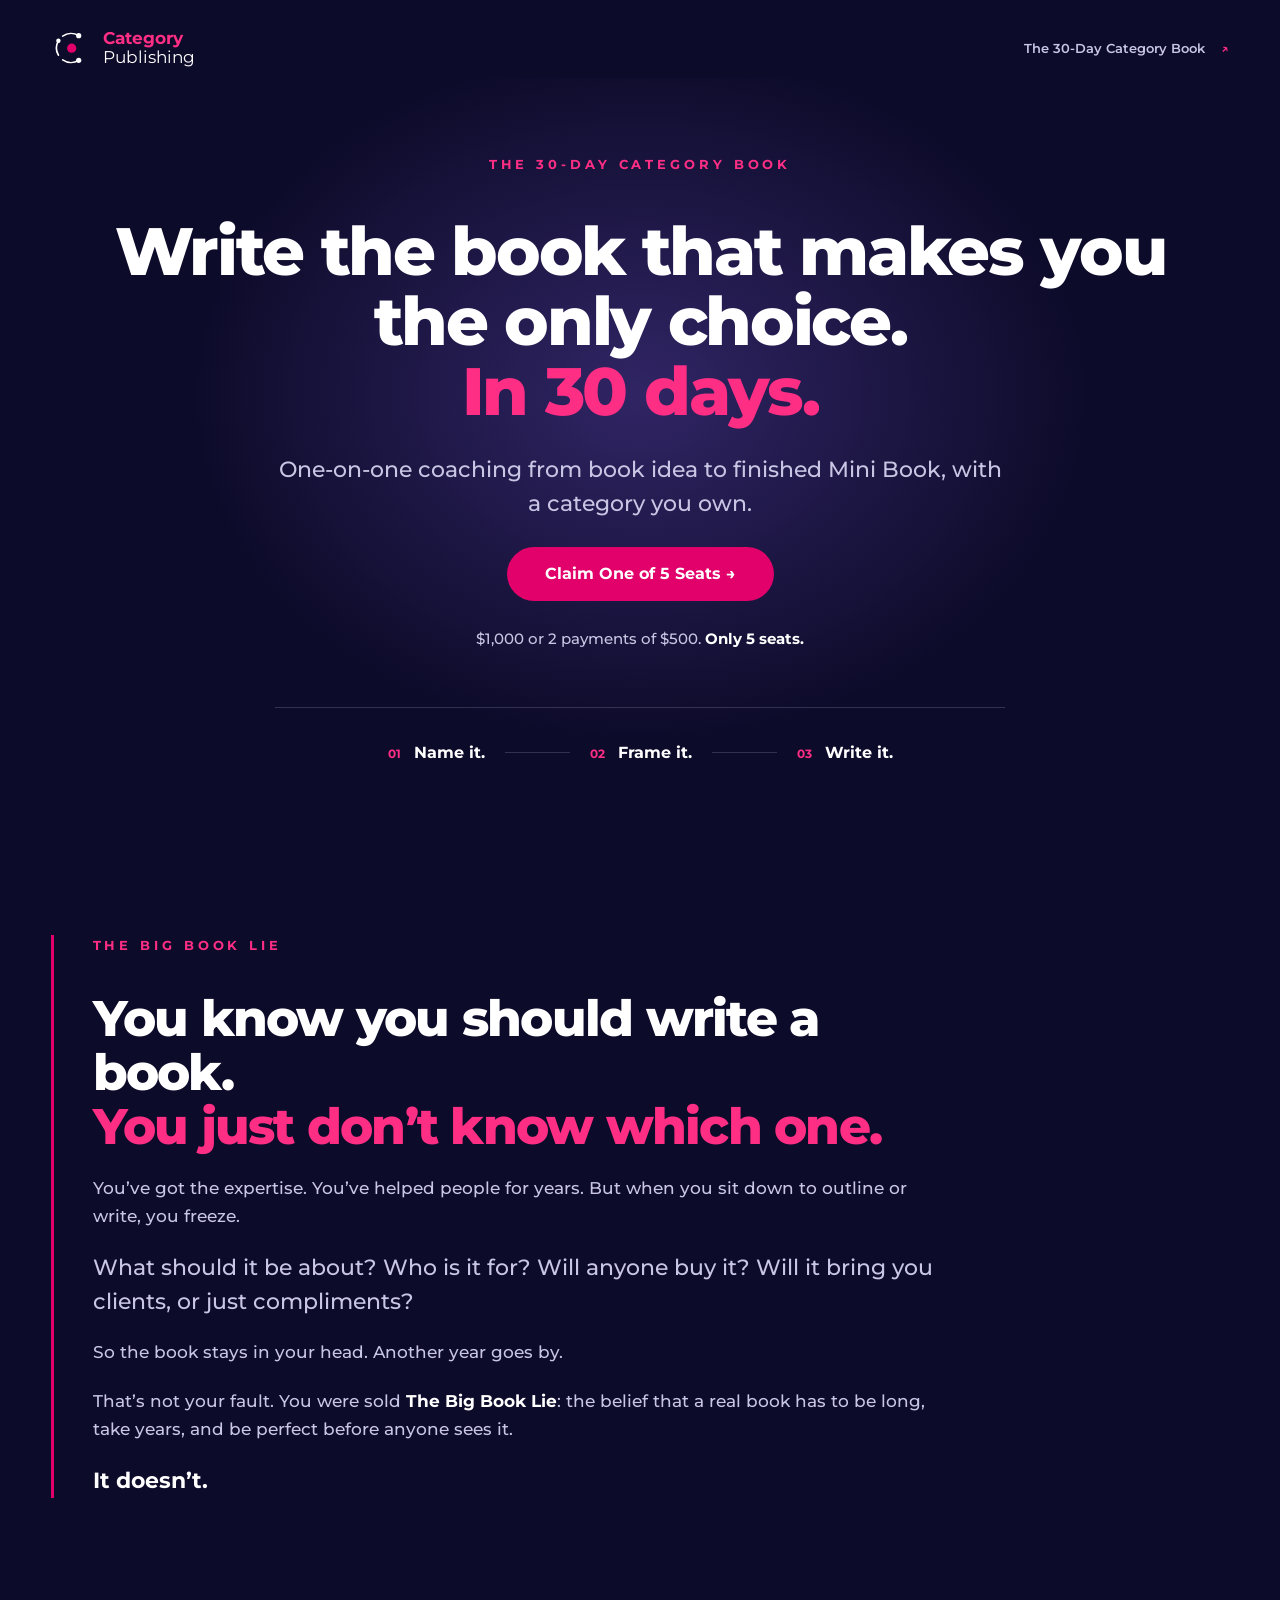
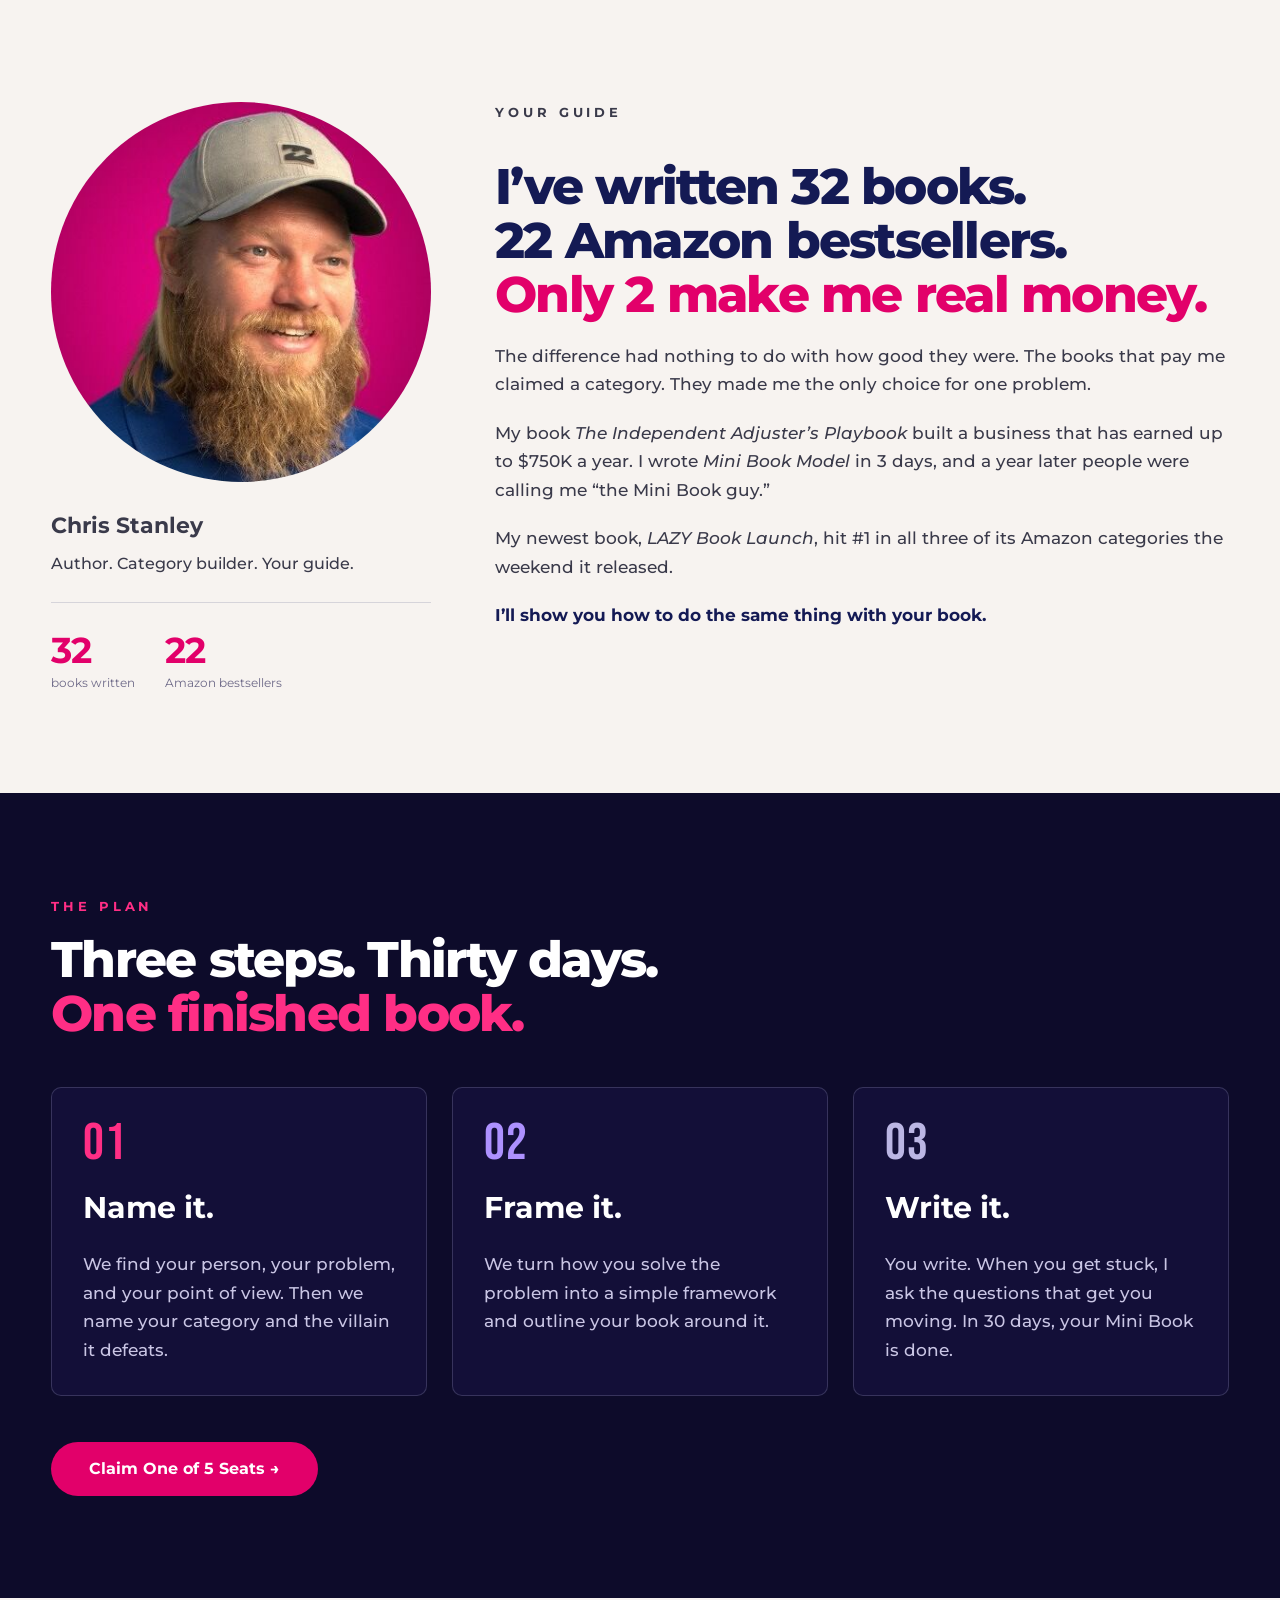
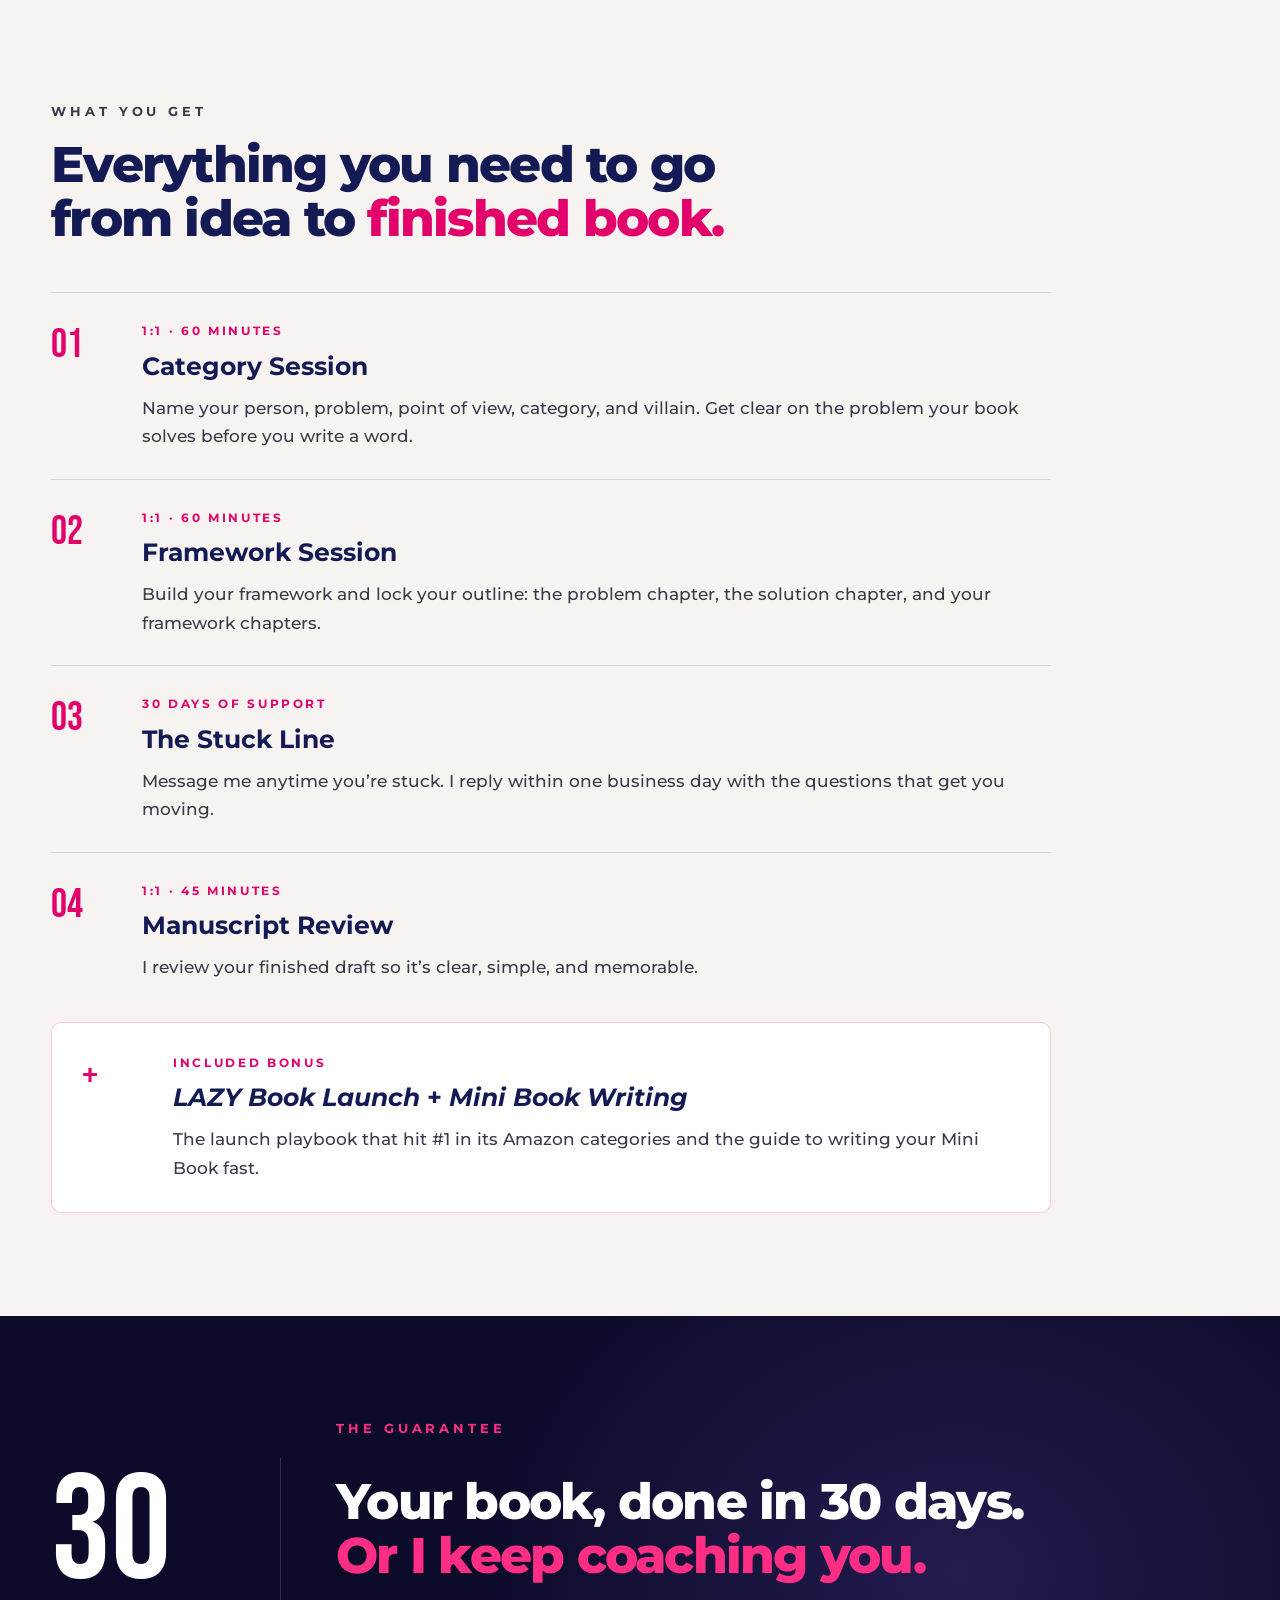
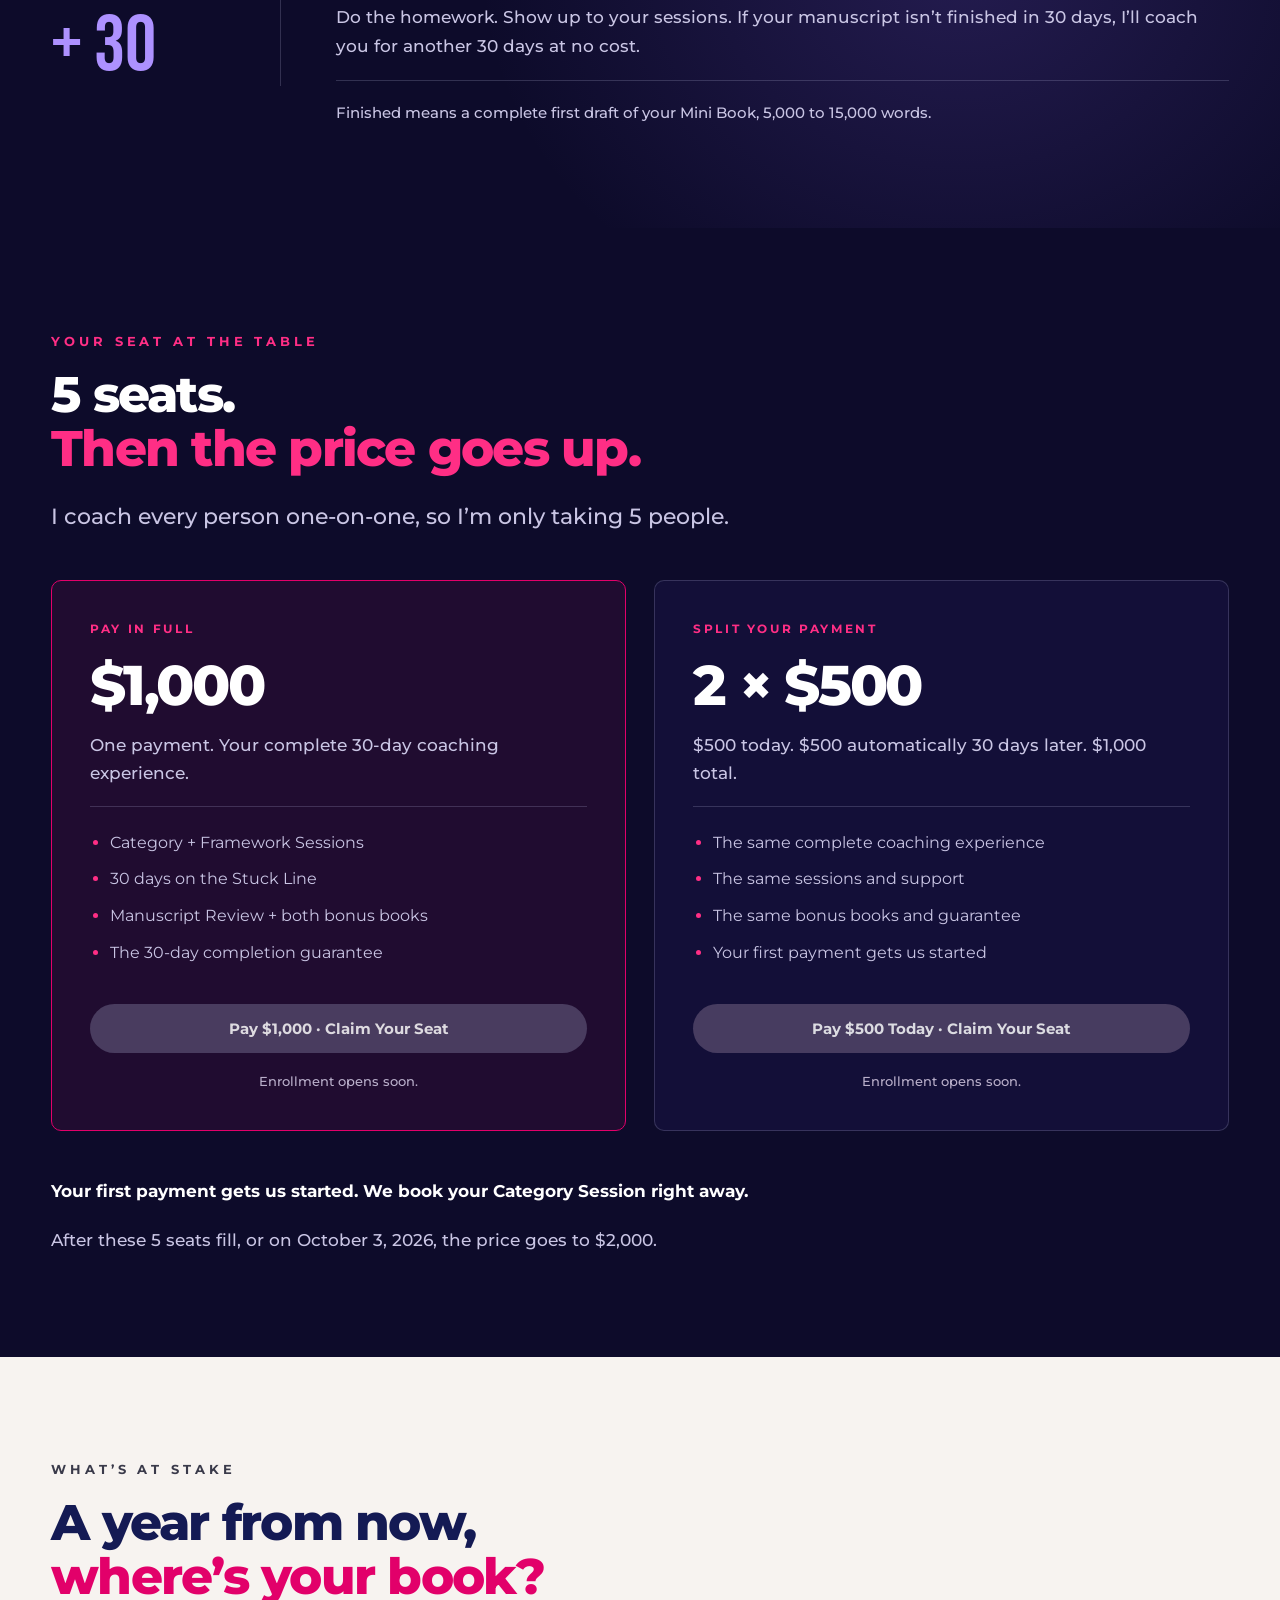
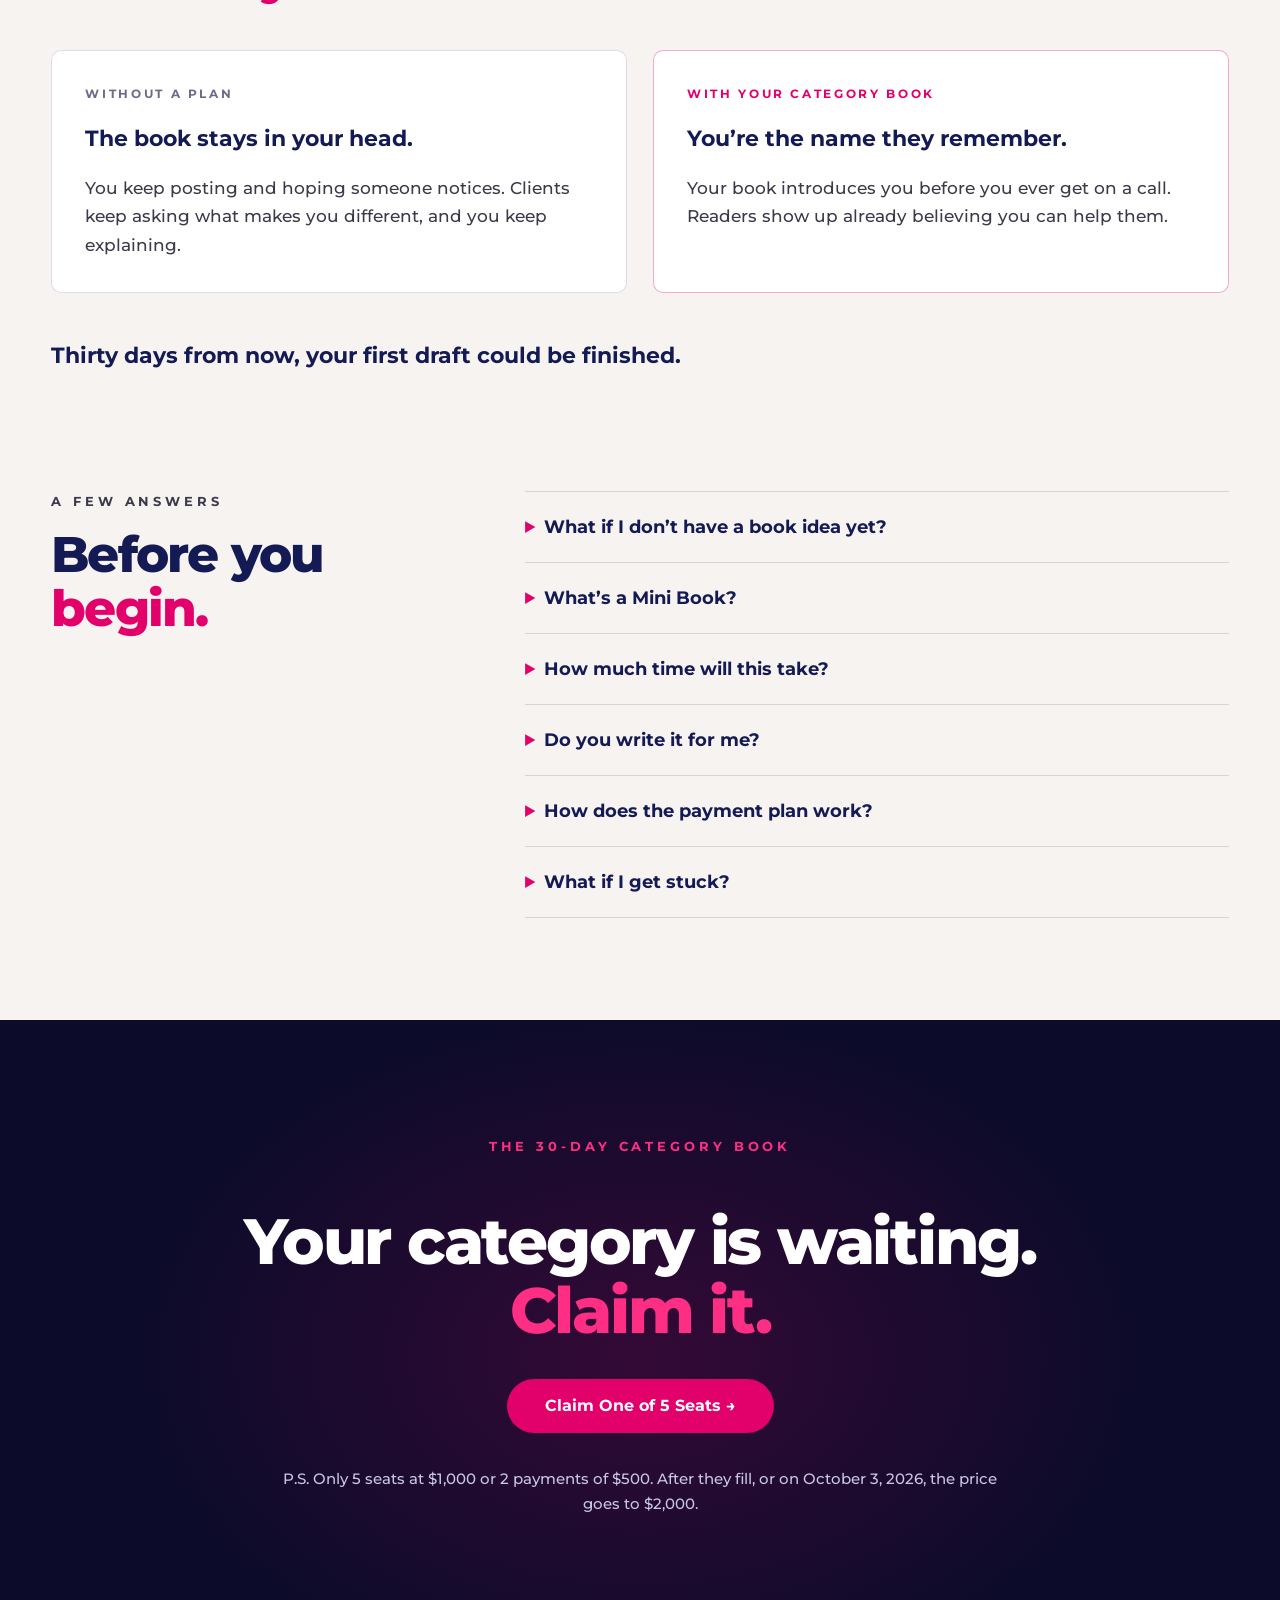
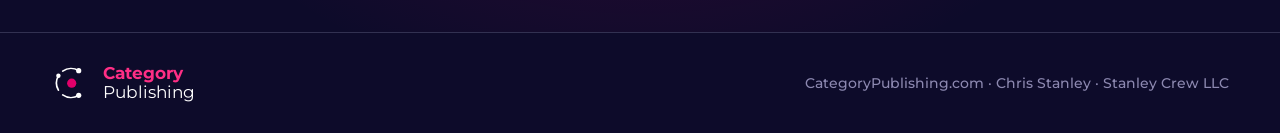
==== 30days/index.html @ 86dfa88c "Add 30-day Category Book offer page with pending checkout links" ====
<!DOCTYPE html>
<html lang="en"><head><meta charset="utf-8"><meta name="viewport" content="width=device-width,initial-scale=1">
<title>The 30-Day Category Book — Category Publishing</title>
<meta name="description" content="Write the book that makes you the only choice. One-on-one coaching with Chris Stanley from book idea to finished Mini Book in 30 days. Five seats. $1,000 or two payments of $500.">
<link rel="canonical" href="https://categorypublishing.com/30days/">
<meta name="theme-color" content="#0D0B2A"><meta property="og:site_name" content="Category Publishing"><meta property="og:type" content="website"><meta property="og:title" content="The 30-Day Category Book"><meta property="og:description" content="Write the book that makes you the only choice. In 30 days."><meta property="og:url" content="https://categorypublishing.com/30days/">
<link rel="icon" type="image/svg+xml" href="/assets/category-publishing-icon.svg"><link rel="preconnect" href="https://fonts.googleapis.com"><link rel="preconnect" href="https://fonts.gstatic.com" crossorigin><link rel="stylesheet" href="https://fonts.googleapis.com/css2?family=Montserrat:wght@400;500;600;700;800&family=Bebas+Neue&display=swap">
<style>
  :root {
    --ink: #0D0B2A;
    --ink-card: rgba(24,19,64,.66);
    --cream: #F7F3F0;
    --navy: #141A54;
    --ink-body: #C9C5E4;
    --ink-muted: #8C88B0;
    --cream-body: #3A3A4A;
    --cream-muted: #6E6A88;
    --pink: #FF2E85;
    --pink-deep: #E2006A;
    --pink-hover: #E91E75;
    --line-ink: rgba(184,180,217,.22);
    --line-cream: rgba(20,26,84,.14);
  }
  * { box-sizing: border-box; }
  html { scroll-behavior: smooth; scrollbar-width: none; -ms-overflow-style: none; }
  html::-webkit-scrollbar, body::-webkit-scrollbar { width: 0; height: 0; display: none; }
  @media (prefers-reduced-motion: reduce) { html { scroll-behavior: auto; } }
  html, body { margin: 0; padding: 0; overflow-x: hidden; }
  body {
    background: var(--ink);
    font-family: Montserrat, system-ui, sans-serif;
    -webkit-font-smoothing: antialiased;
    color: var(--ink-body);
  }
  img { max-width: 100%; display: block; }

  /* ---------- layout ---------- */
  .sec { position: relative; overflow: hidden; }
  .sec.ink { background: var(--ink); }
  .sec.cream { background: var(--cream); }
  .glow { position: absolute; inset: 0; pointer-events: none; }
  .wrap {
    position: relative;
    max-width: 1328px;
    margin: 0 auto;
    padding: clamp(64px, 8vw, 104px) clamp(22px, 4vw, 56px);
  }

  /* ---------- type ---------- */
  .eyebrow {
    font-size: 13px; font-weight: 700; letter-spacing: .3em;
    color: var(--pink); margin: 0 0 16px; text-transform: uppercase;
  }
  h1, h2 { margin: 0; font-weight: 800; letter-spacing: -.035em; }
  h1 { font-size: clamp(38px, 5.6vw, 68px); line-height: 1.05; color: #fff; }
  h2 { font-size: clamp(30px, 3.9vw, 52px); line-height: 1.08; color: #fff; }
  .cream h2 { color: var(--navy); }
  h3 { margin: 0; font-size: clamp(18px, 1.7vw, 22px); font-weight: 700; line-height: 1.35; color: #fff; }
  .cream h3 { color: var(--navy); }
  .hi { color: var(--pink); }
  .cream .hi { color: var(--pink-deep); }
  p { margin: 0; font-size: clamp(16px, 1.35vw, 19px); font-weight: 500; line-height: 1.65; }
  .cream p { color: var(--cream-body); }
  .lead { font-size: clamp(18px, 1.7vw, 24px); font-weight: 500; line-height: 1.55; color: var(--ink-body); }
  .cream .lead { color: var(--cream-body); }
  .strong { font-weight: 700; color: #fff; }
  .cream .strong { color: var(--navy); }
  .muted { color: var(--ink-muted); }
  .cream .muted { color: var(--cream-muted); }
  .stack { display: flex; flex-direction: column; gap: 20px; }
  .stack-lg { display: flex; flex-direction: column; gap: clamp(32px, 4vw, 46px); }
  .measure { max-width: 900px; }

  /* ---------- buttons ---------- */
  .cta {
    display: inline-block; align-self: flex-start;
    background: var(--pink-deep); color: #fff !important; text-decoration: none;
    font-size: 16px; font-weight: 700; line-height: 1;
    padding: 19px 38px; border-radius: 999px;
    transition: background .15s ease;
  }
  .cta:hover { background: var(--pink-hover); }
  .cta.center { align-self: center; }
  .cta.block { display: block; align-self: stretch; text-align: center; font-size: 15px; padding: 17px 24px; }

  /* ---------- cards ---------- */
  .grid { display: grid; gap: clamp(18px, 2vw, 28px); align-items: stretch; }
  .g2 { grid-template-columns: repeat(2, minmax(0, 1fr)); }
  .g3 { grid-template-columns: repeat(3, minmax(0, 1fr)); }
  .g5 { grid-template-columns: repeat(6, minmax(0, 1fr)); }
  .g5 > .card:nth-child(-n+3) { grid-column: span 2; }
  .g5 > .card:nth-child(n+4) { grid-column: span 3; }
  .card {
    display: flex; flex-direction: column; gap: 14px;
    padding: clamp(26px, 2.4vw, 34px);
    border-radius: 10px;
  }
  .ink .card { background: var(--ink-card); border: 1px solid var(--line-ink); }
  .cream .card { background: #fff; border: 1px solid var(--line-cream); }
  .card.accent { border-color: var(--pink-deep); }
  .ink .card.accent { background: rgba(52,14,54,.5); }
  .panel {
    padding: clamp(26px, 2.6vw, 38px);
    border-radius: 10px;
  }
  .ink .panel { background: var(--ink-card); border: 1px solid var(--line-ink); }
  .cream .panel { background: #fff; border: 1px solid var(--line-cream); }
  .kicker {
    font-size: 12px; font-weight: 700; letter-spacing: .22em;
    text-transform: uppercase; color: var(--ink-muted); margin: 0;
  }
  .cream .kicker { color: var(--cream-muted); }
  .kicker.pink { color: var(--pink); }
  .cream .kicker.pink { color: var(--pink-deep); }

  /* ---------- bits ---------- */
  .rule-left { border-left: 3px solid var(--pink-deep); padding-left: clamp(22px, 3vw, 48px); }
  .divider { border: 0; border-top: 1px solid var(--line-ink); margin: 0; }
  .cream .divider { border-top-color: var(--line-cream); }
  .chips { display: flex; flex-wrap: wrap; gap: 12px; }
  .chip {
    font-size: 15px; font-weight: 600; line-height: 1.35;
    padding: 11px 20px; border-radius: 999px;
    background: rgba(24,19,64,.8); border: 1px solid var(--line-ink); color: var(--ink-body);
  }
  .chip.on { background: rgba(226,0,106,.16); border-color: rgba(255,46,133,.55); color: #fff; }
  .num {
    font-family: 'Bebas Neue', sans-serif; font-size: 56px; line-height: .82;
    letter-spacing: .02em; color: var(--pink);
  }
  .cream .num { color: var(--pink-deep); }
  .price { font-size: clamp(46px, 5vw, 64px); font-weight: 800; letter-spacing: -.04em; line-height: 1; color: #fff; }
  .quote {
    font-size: clamp(20px, 2.1vw, 27px); font-weight: 700; line-height: 1.35;
    color: var(--navy); padding: 26px 0; margin: 6px 0;
    border-top: 1px solid rgba(20,26,84,.28); border-bottom: 1px solid rgba(20,26,84,.28);
  }
  .list { margin: 0; padding: 0; list-style: none; display: flex; flex-direction: column; gap: 14px; }
  .list li {
    position: relative; padding-left: 26px;
    font-size: clamp(16px, 1.3vw, 18px); font-weight: 500; line-height: 1.6; color: var(--cream-body);
  }
  .list li::before {
    content: ""; position: absolute; left: 0; top: .58em;
    width: 9px; height: 9px; border-radius: 50%; background: var(--pink-deep);
  }

  /* ---------- header / footer ---------- */
  .topbar { position: relative; padding: 26px clamp(22px, 4vw, 56px) 0; }
  .lockup { display: inline-flex; align-items: center; gap: 12px; text-decoration: none; }
  .lockup img { width: 40px; height: 40px; }
  .lockup .t1 { font-size: 17px; font-weight: 700; line-height: 1.1; color: var(--pink); }
  .lockup .t2 { font-size: 17px; font-weight: 400; line-height: 1.1; color: #fff; }
  footer { background: var(--ink); border-top: 1px solid var(--line-ink); }
  footer .wrap {
    padding: 30px clamp(22px, 4vw, 56px);
    display: flex; flex-wrap: wrap; gap: 18px;
    align-items: center; justify-content: space-between;
  }
  footer .fine { font-size: 14px; font-weight: 500; color: var(--ink-muted); }
  footer a { color: var(--ink-muted); text-decoration: none; }
  footer a:hover { color: var(--pink); }

  /* ---------- hero ---------- */
  .hero .wrap { padding-top: clamp(48px, 6vw, 76px); text-align: center; }
  .hero .eyebrow, .hero h1, .hero .lead, .hero p { margin-left: auto; margin-right: auto; }
  .hero h1, .hero .lead { max-width: 940px; }
  .hero .lead, .hero .sub { max-width: 760px; }
  .hero .cta { align-self: center; }
  .hero-inner { display: flex; flex-direction: column; align-items: center; gap: 26px; }
  .pricetag {
    font-size: clamp(22px, 2.2vw, 28px); font-weight: 800; letter-spacing: -.02em; color: #fff;
  }
  .note { font-size: 15px; font-style: italic; color: var(--ink-muted); }
  .facts { width: 100%; margin-top: clamp(30px, 4vw, 48px); }
  .facts .card { text-align: left; gap: 10px; }

  /* ---------- bio ---------- */
  .bio { display: grid; grid-template-columns: 380px minmax(0, 1fr); gap: clamp(30px, 5vw, 72px); align-items: start; }
  .bio-photo img { width: 100%; height: auto; aspect-ratio: 1 / 1; object-fit: cover; border-radius: 50%; }
  .bio-name { margin-top: 26px; font-size: 22px; font-weight: 700; color: var(--navy); }
  .bio-role { margin-top: 6px; font-size: 16px; font-weight: 500; color: var(--cream-muted); }

  /* ---------- pricing ---------- */
  .pricegrid { display: grid; grid-template-columns: repeat(2, minmax(0, 1fr)); gap: clamp(20px, 2.4vw, 28px); align-items: stretch; }
  .pricecard { display: flex; flex-direction: column; gap: 18px; }
  .pricecard .cta { margin-top: auto; }

  /* ---------- closing ---------- */
  .closing .wrap { text-align: center; display: flex; flex-direction: column; align-items: center; gap: 34px; padding-top: clamp(76px, 9vw, 128px); padding-bottom: clamp(76px, 9vw, 128px); }
  .closing h2 { font-size: clamp(34px, 5.2vw, 64px); max-width: 900px; }

  /* ---------- responsive ---------- */
  @media (max-width: 1080px) {
    .g5 { grid-template-columns: repeat(2, minmax(0, 1fr)); }
    .g5 > .card:nth-child(n) { grid-column: span 1; }
    .bio { grid-template-columns: 260px minmax(0, 1fr); gap: 36px; }
  }
  @media (max-width: 820px) {
    .g3, .g2, .pricegrid { grid-template-columns: minmax(0, 1fr); }
    .bio { grid-template-columns: minmax(0, 1fr); }
    .bio-photo img { max-width: 260px; }
    .cta { align-self: stretch; text-align: center; }
    .hero .cta, .cta.center { align-self: center; }
  }
  @media (max-width: 560px) {
    .g5 { grid-template-columns: minmax(0, 1fr); }
    .chip { font-size: 14px; padding: 10px 16px; }
  }


:focus-visible{outline:3px solid #a588ff;outline-offset:5px}
.skip-link{position:fixed;top:10px;left:10px;z-index:20;background:#fff;color:#141A54;padding:12px;transform:translateY(-150%)}.skip-link:focus{transform:none}
.topbar{max-width:1328px;margin:auto;display:flex;align-items:center;justify-content:space-between;gap:20px;padding-top:28px;padding-bottom:10px}.nav-link{font-size:13px;color:var(--ink-body);font-weight:600;text-decoration:none}.nav-link span{color:var(--pink);margin-left:12px}
.hero h1{max-width:1100px;font-size:clamp(38px,5.2vw,72px)}.hero .wrap{padding-bottom:70px}.hero .lead{max-width:730px}.hero-detail{font-size:15px!important}.hero-detail strong{color:#fff}.hero-route{display:flex;align-items:center;justify-content:center;gap:20px;width:min(100%,730px);margin-top:30px;padding-top:35px;border-top:1px solid var(--line-ink)}.hero-route span{font-size:16px;font-weight:700;white-space:nowrap;color:#fff}.hero-route b{color:var(--pink);font-size:12px;margin-right:8px}.hero-route i{width:65px;height:1px;background:var(--line-ink)}
.bio-stats{display:flex;gap:30px;margin-top:25px;padding-top:25px;border-top:1px solid var(--line-cream)}.bio-stats b{display:block;font-size:36px;letter-spacing:-.04em;color:var(--pink-deep)}.bio-stats span{font-size:12px;color:var(--cream-muted)}
.steps .card{padding-top:35px;gap:22px}.steps h3{font-size:30px}.steps .num{font-size:52px}.steps .card:nth-child(2) .num{color:#ad91ff}.steps .card:nth-child(3) .num{color:#bbb6e4}
.deliverables{max-width:1000px}.deliverables article{display:grid;grid-template-columns:65px 1fr;gap:26px;padding:28px 0;border-top:1px solid var(--line-cream)}.deliverable-number{font-family:'Bebas Neue',sans-serif;font-size:40px;color:var(--pink-deep)}.deliverables h3{margin:9px 0 10px;font-size:25px}.deliverables .bonus{margin-top:12px;padding:30px;border:1px solid #e2006a33;border-radius:10px;background:#fff}
.guarantee-layout{display:grid;grid-template-columns:230px 1fr;gap:55px;align-items:center}.guarantee-number{font-family:'Bebas Neue',sans-serif;font-size:150px;line-height:1;color:#fff;border-right:1px solid var(--line-ink)}.guarantee-number span{display:block;color:#ad91ff;font-size:78px}.guarantee-definition{font-size:15px;padding-top:20px;border-top:1px solid var(--line-ink)}
#pricing{scroll-margin-top:25px}.pricecard{padding:38px}.pricecard .price{font-size:56px}.price-list{padding:0 0 0 20px;margin:0 0 14px;font-size:16px;line-height:1.8}.price-list li{padding:4px 0}.price-list li::marker{color:var(--pink)}.checkout[aria-disabled="true"]{background:#514568;cursor:not-allowed;opacity:.85}.checkout-note{font-size:13px;text-align:center;color:#bab0cb}.pricing-foot{max-width:930px}.future{border-color:#e2006a55!important}
.faq-layout{display:grid;grid-template-columns:1fr 1.7fr;gap:60px;padding-top:15px}.faq details{border-bottom:1px solid var(--line-cream);padding:22px 0}.faq details:first-child{border-top:1px solid var(--line-cream)}.faq summary{font-size:18px;line-height:1.45;font-weight:700;color:var(--navy);cursor:pointer;padding-right:20px}.faq summary::marker{color:var(--pink-deep)}.faq details p{padding-top:18px}.closing-note{max-width:750px;font-size:15px}
@media(max-width:820px){.guarantee-layout,.faq-layout{grid-template-columns:1fr;gap:30px}.guarantee-number{font-size:80px;border:0}.guarantee-number span{display:inline;margin-left:20px;font-size:55px}.hero-route{gap:12px}.hero-route i{width:20px}.nav-link{display:none}.pricecard{padding:26px}.faq-layout{padding-top:30px}}
@media(max-width:480px){.hero-route span{font-size:13px}.hero-route b{display:block;margin-bottom:8px}.hero-route i{flex:1}.hero-route{gap:10px}.deliverables article{grid-template-columns:36px 1fr;gap:12px}.deliverables .bonus{padding:22px 15px}.hero .cta{width:100%;padding-left:18px;padding-right:18px}.hero .wrap{padding-top:48px}.hero h1{font-size:38px}.pricecard .price{font-size:46px}}
</style></head><body><a class="skip-link" href="#main">Skip to content</a>
<header class="topbar"><a class="lockup" href="/" aria-label="Category Publishing home"><img src="/assets/category-publishing-icon-reversed.svg" alt="" width="40" height="40"><span><span class="t1">Category</span><br><span class="t2">Publishing</span></span></a><a class="nav-link" href="#pricing">The 30-Day Category Book <span aria-hidden="true">↗</span></a></header>
<main id="main">
<section class="sec ink hero" aria-labelledby="hero-title">
<div class="glow" style="background:radial-gradient(46% 60% at 50% 42%,rgba(124,92,224,.32),transparent 76%)"></div>
<div class="wrap hero-inner">
<p class="eyebrow">The 30-Day Category Book</p>
<h1 id="hero-title">Write the book that makes you the only choice.<br><span class="hi">In 30 days.</span></h1>
<p class="lead">One-on-one coaching from book idea to finished Mini Book, with a category you own.</p>
<a class="cta" href="#pricing">Claim One of 5 Seats <span aria-hidden="true">→</span></a>
<p class="hero-detail">$1,000 or 2 payments of $500. <strong>Only 5 seats.</strong></p>
<div class="hero-route" aria-label="Name it, Frame it, Write it"><span><b>01</b> Name it.</span><i aria-hidden="true"></i><span><b>02</b> Frame it.</span><i aria-hidden="true"></i><span><b>03</b> Write it.</span></div>
</div></section>
<section class="sec ink"><div class="wrap"><div class="rule-left stack measure">
<p class="eyebrow">The Big Book Lie</p><h2>You know you should write a book.<br><span class="hi">You just don’t know which one.</span></h2>
<p>You’ve got the expertise. You’ve helped people for years. But when you sit down to outline or write, you freeze.</p>
<p class="lead">What should it be about? Who is it for? Will anyone buy it? Will it bring you clients, or just compliments?</p>
<p>So the book stays in your head. Another year goes by.</p>
<p>That’s not your fault. You were sold <strong class="strong">The Big Book Lie</strong>: the belief that a real book has to be long, take years, and be perfect before anyone sees it.</p>
<p class="strong lead">It doesn’t.</p></div></div></section>
<section class="sec cream"><div class="wrap bio">
<div class="bio-photo"><img src="/assets/chris-stanley.jpg" alt="Chris Stanley, your one-on-one book coach" width="380" height="380" loading="lazy"><p class="bio-name">Chris Stanley</p><p class="bio-role">Author. Category builder. Your guide.</p><div class="bio-stats"><div><b>32</b><span>books written</span></div><div><b>22</b><span>Amazon bestsellers</span></div></div></div>
<div class="stack"><p class="eyebrow">Your guide</p><h2>I’ve written 32 books.<br>22 Amazon bestsellers.<br><span class="hi">Only 2 make me real money.</span></h2>
<p>The difference had nothing to do with how good they were. The books that pay me claimed a category. They made me the only choice for one problem.</p>
<p>My book <em>The Independent Adjuster’s Playbook</em> built a business that has earned up to $750K a year. I wrote <em>Mini Book Model</em> in 3 days, and a year later people were calling me “the Mini Book guy.”</p>
<p>My newest book, <em>LAZY Book Launch</em>, hit #1 in all three of its Amazon categories the weekend it released.</p><p class="strong">I’ll show you how to do the same thing with your book.</p>
</div></div></section>
<section class="sec ink"><div class="wrap stack-lg"><div class="measure"><p class="eyebrow">The plan</p><h2>Three steps. Thirty days.<br><span class="hi">One finished book.</span></h2></div>
<div class="grid g3 steps"><article class="card"><span class="num">01</span><h3>Name it.</h3><p>We find your person, your problem, and your point of view. Then we name your category and the villain it defeats.</p></article><article class="card"><span class="num">02</span><h3>Frame it.</h3><p>We turn how you solve the problem into a simple framework and outline your book around it.</p></article><article class="card"><span class="num">03</span><h3>Write it.</h3><p>You write. When you get stuck, I ask the questions that get you moving. In 30 days, your Mini Book is done.</p></article></div>
<a class="cta" href="#pricing">Claim One of 5 Seats <span aria-hidden="true">→</span></a></div></section>
<section class="sec cream"><div class="wrap stack-lg"><div class="measure"><p class="eyebrow">What you get</p><h2>Everything you need to go<br>from idea to <span class="hi">finished book.</span></h2></div>
<div class="deliverables">
<article><span class="deliverable-number">01</span><div><p class="kicker pink">1:1 · 60 minutes</p><h3>Category Session</h3><p>Name your person, problem, point of view, category, and villain. Get clear on the problem your book solves before you write a word.</p></div></article>
<article><span class="deliverable-number">02</span><div><p class="kicker pink">1:1 · 60 minutes</p><h3>Framework Session</h3><p>Build your framework and lock your outline: the problem chapter, the solution chapter, and your framework chapters.</p></div></article>
<article><span class="deliverable-number">03</span><div><p class="kicker pink">30 days of support</p><h3>The Stuck Line</h3><p>Message me anytime you’re stuck. I reply within one business day with the questions that get you moving.</p></div></article>
<article><span class="deliverable-number">04</span><div><p class="kicker pink">1:1 · 45 minutes</p><h3>Manuscript Review</h3><p>I review your finished draft so it’s clear, simple, and memorable.</p></div></article>
<article class="bonus"><span class="deliverable-number">+</span><div><p class="kicker pink">Included bonus</p><h3><em>LAZY Book Launch</em> + <em>Mini Book Writing</em></h3><p>The launch playbook that hit #1 in its Amazon categories and the guide to writing your Mini Book fast.</p></div></article>
</div></div></section>
<section class="sec ink guarantee"><div class="glow" style="background:radial-gradient(50% 100% at 75% 50%,rgba(124,92,224,.2),transparent 75%)"></div><div class="wrap"><div class="guarantee-layout"><div class="guarantee-number" aria-hidden="true">30<span>+ 30</span></div><div class="stack"><p class="eyebrow">The guarantee</p><h2>Your book, done in 30 days.<br><span class="hi">Or I keep coaching you.</span></h2><p>Do the homework. Show up to your sessions. If your manuscript isn’t finished in 30 days, I’ll coach you for another 30 days at no cost.</p><p class="guarantee-definition">Finished means a complete first draft of your Mini Book, 5,000 to 15,000 words.</p></div></div></div></section>
<section class="sec ink" id="pricing" aria-labelledby="pricing-title"><div class="wrap stack-lg"><div class="measure"><p class="eyebrow">Your seat at the table</p><h2 id="pricing-title">5 seats.<br><span class="hi">Then the price goes up.</span></h2><p class="lead" style="margin-top:24px">I coach every person one-on-one, so I’m only taking 5 people.</p></div>
<div class="pricegrid">
<article class="card accent pricecard"><p class="kicker pink">Pay in full</p><h3 class="price">$1,000</h3><p>One payment. Your complete 30-day coaching experience.</p><hr class="divider"><ul class="price-list"><li>Category + Framework Sessions</li><li>30 days on the Stuck Line</li><li>Manuscript Review + both bonus books</li><li>The 30-day completion guarantee</li></ul><a class="cta block checkout" data-checkout="full" role="link" aria-disabled="true" aria-describedby="checkout-full-note">Pay $1,000 · Claim Your Seat</a><p class="checkout-note" id="checkout-full-note">Enrollment opens soon.</p></article>
<article class="card pricecard"><p class="kicker pink">Split your payment</p><h3 class="price">2 × $500</h3><p>$500 today. $500 automatically 30 days later. $1,000 total.</p><hr class="divider"><ul class="price-list"><li>The same complete coaching experience</li><li>The same sessions and support</li><li>The same bonus books and guarantee</li><li>Your first payment gets us started</li></ul><a class="cta block checkout" data-checkout="split" role="link" aria-disabled="true" aria-describedby="checkout-split-note">Pay $500 Today · Claim Your Seat</a><p class="checkout-note" id="checkout-split-note">Enrollment opens soon.</p></article>
</div><div class="stack pricing-foot"><p class="strong">Your first payment gets us started. We book your Category Session right away.</p><p>After these 5 seats fill, or on October 3, 2026, the price goes to $2,000.</p></div></div></section>
<section class="sec cream"><div class="wrap stack-lg"><div class="measure"><p class="eyebrow">What’s at stake</p><h2>A year from now,<br><span class="hi">where’s your book?</span></h2></div><div class="grid g2"><div class="panel stack"><p class="kicker">Without a plan</p><h3>The book stays in your head.</h3><p>You keep posting and hoping someone notices. Clients keep asking what makes you different, and you keep explaining.</p></div><div class="panel stack future"><p class="kicker pink">With your Category Book</p><h3>You’re the name they remember.</h3><p>Your book introduces you before you ever get on a call. Readers show up already believing you can help them.</p></div></div><p class="lead strong">Thirty days from now, your first draft could be finished.</p></div></section>
<section class="sec cream"><div class="wrap faq-layout"><div><p class="eyebrow">A few answers</p><h2>Before you<br><span class="hi">begin.</span></h2></div><div class="faq">
<details><summary>What if I don’t have a book idea yet?</summary><p>Perfect. That’s what the Category Session is for. Most people start there.</p></details>
<details><summary>What’s a Mini Book?</summary><p>A short, focused nonfiction book, 5,000 to 15,000 words. Long enough to change how someone thinks. Short enough that they finish it.</p></details>
<details><summary>How much time will this take?</summary><p>Two 60-minute sessions and one 45-minute manuscript review, plus your writing time. Most people write 1–2 hours each day.</p></details>
<details><summary>Do you write it for me?</summary><p>No. You write it, and I coach you through it. Your ideas, your voice, your book.</p></details>
<details><summary>How does the payment plan work?</summary><p>$500 today to get started. The second $500 is charged automatically 30 days later. The total is $1,000.</p></details>
<details><summary>What if I get stuck?</summary><p>Message me on the Stuck Line. I’ll reply within one business day with questions that get you moving.</p></details>
</div></div></section>
<section class="sec ink closing"><div class="glow" style="background:radial-gradient(52% 75% at 50% 55%,rgba(226,0,106,.18),transparent 75%)"></div><div class="wrap"><p class="eyebrow">The 30-Day Category Book</p><h2>Your category is waiting.<br><span class="hi">Claim it.</span></h2><a class="cta center" href="#pricing">Claim One of 5 Seats <span aria-hidden="true">→</span></a><p class="closing-note">P.S. Only 5 seats at $1,000 or 2 payments of $500. After they fill, or on October 3, 2026, the price goes to $2,000.</p></div></section>
</main>
<footer><div class="wrap"><a class="lockup" href="/" aria-label="Category Publishing home"><img src="/assets/category-publishing-icon-reversed.svg" alt="" width="40" height="40"><span><span class="t1">Category</span><br><span class="t2">Publishing</span></span></a><div class="fine">CategoryPublishing.com · Chris Stanley · Stanley Crew LLC</div></div></footer>
<script>
// Add the two Stripe Payment Links here. The split link must collect exactly
// two $500 payments, 30 days apart; this page does not create a billing schedule.
const CHECKOUT_LINKS = { full: '', split: '' };
document.querySelectorAll('[data-checkout]').forEach(button => {
  const link = CHECKOUT_LINKS[button.dataset.checkout];
  if (!link) return;
  try {
    const url = new URL(link);
    if (url.protocol !== 'https:' || !['buy.stripe.com', 'checkout.stripe.com'].includes(url.hostname)) return;
    button.href = url.href;
    button.removeAttribute('aria-disabled');
    document.getElementById('checkout-' + button.dataset.checkout + '-note').textContent = 'Secure checkout with Stripe.';
  } catch { /* Keep enrollment unavailable until a valid link is supplied. */ }
});
</script>
</body></html>
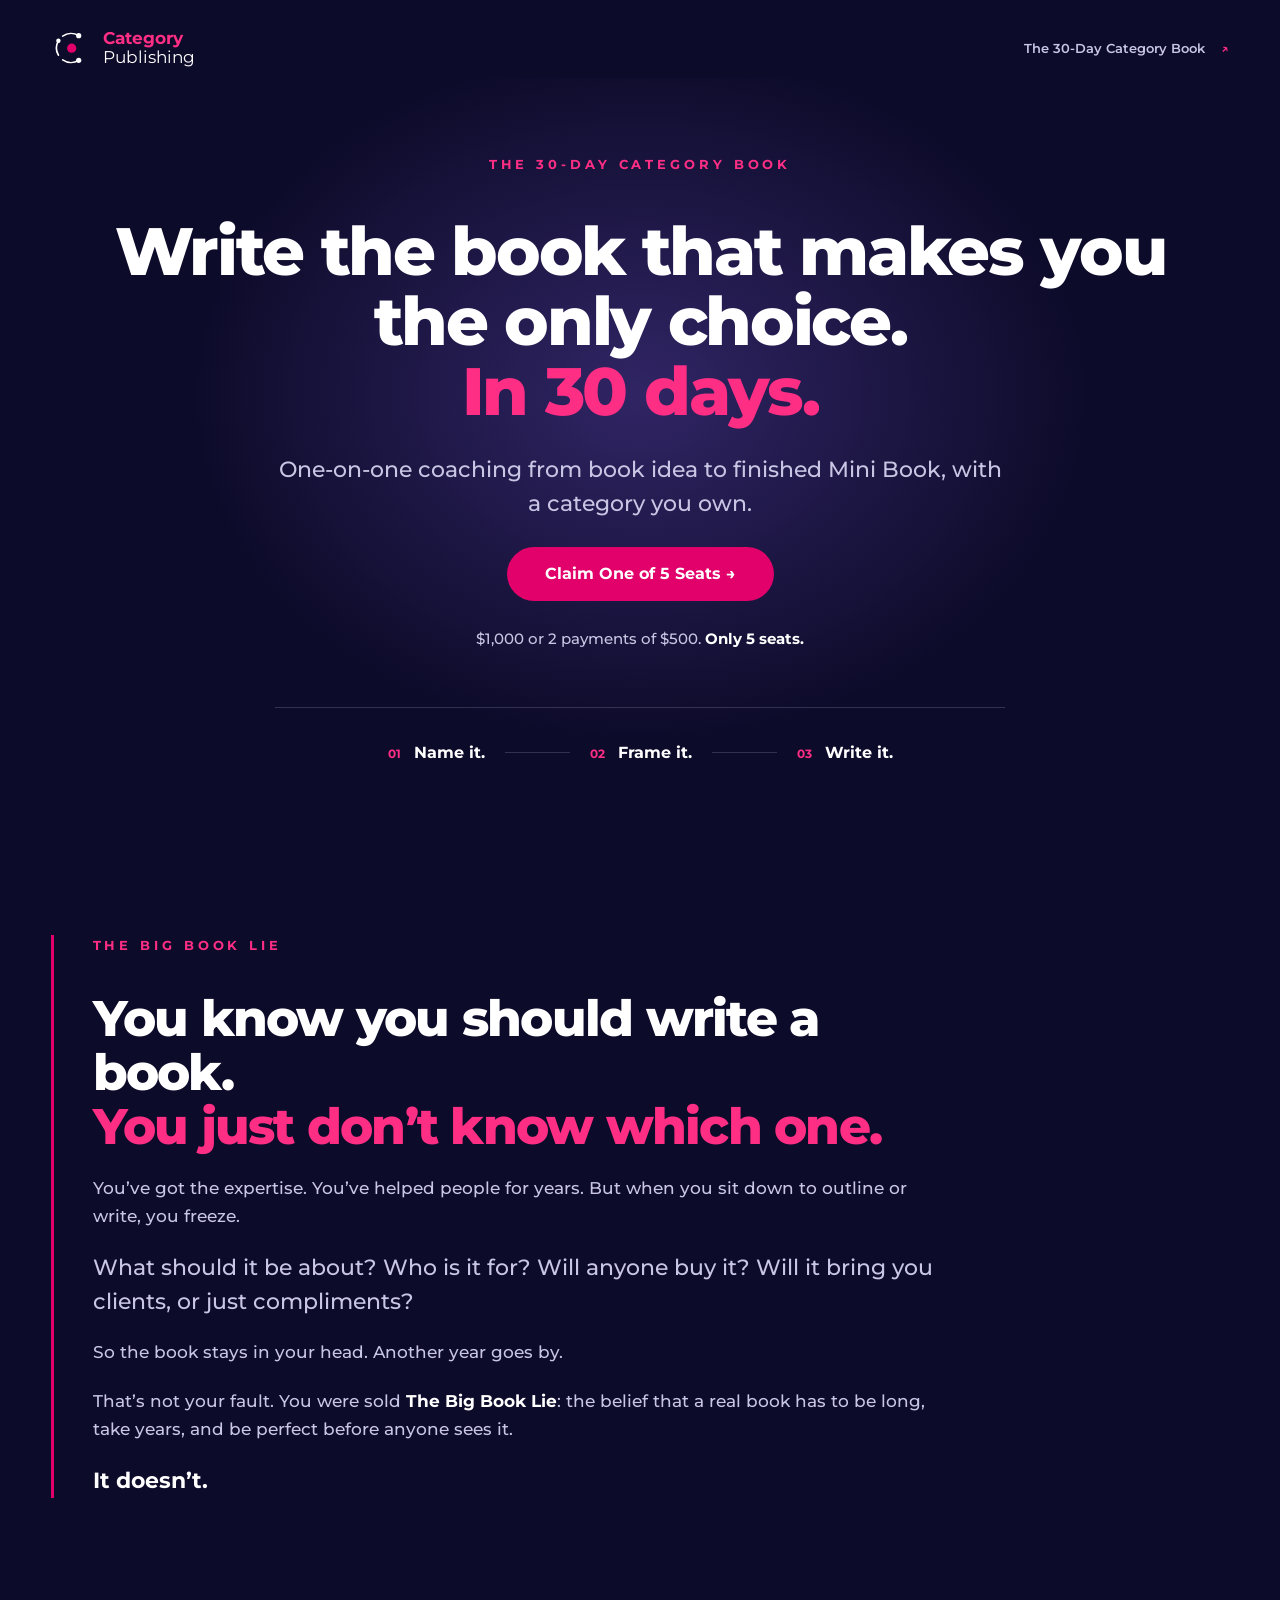
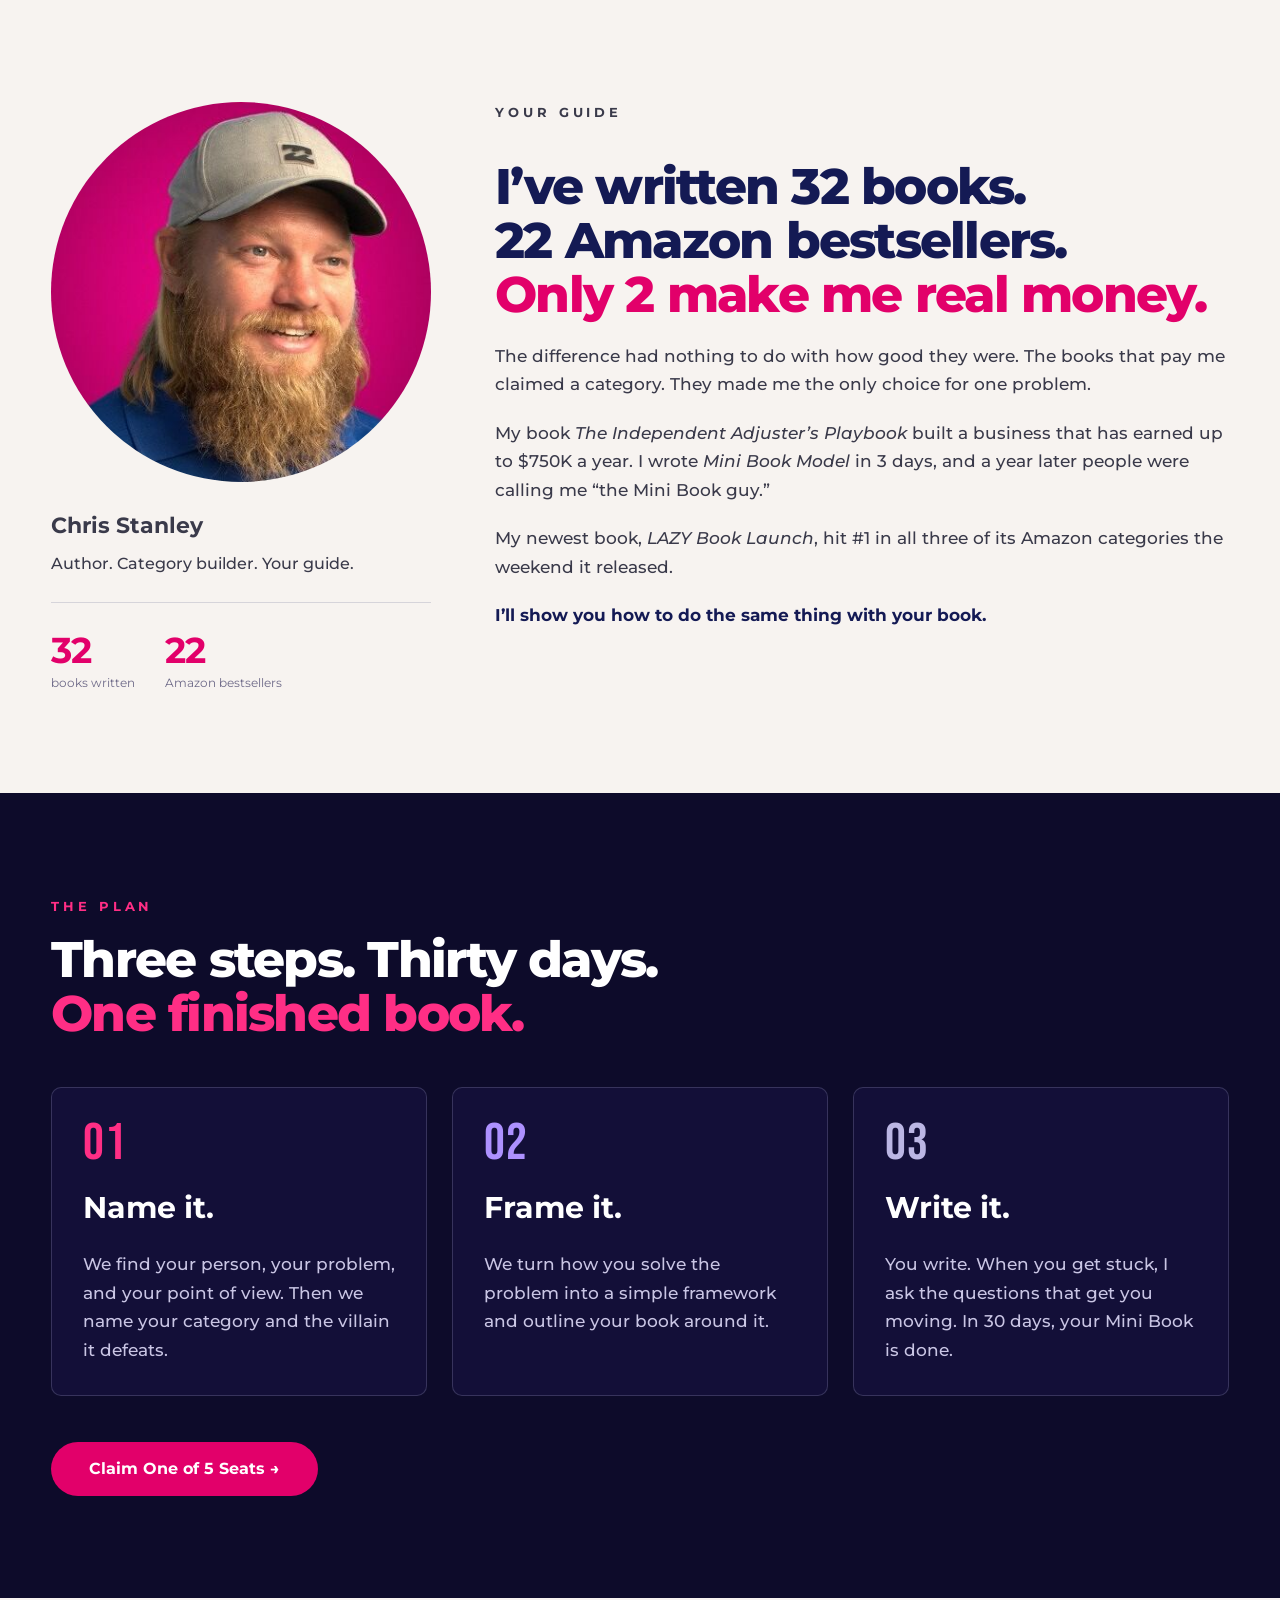
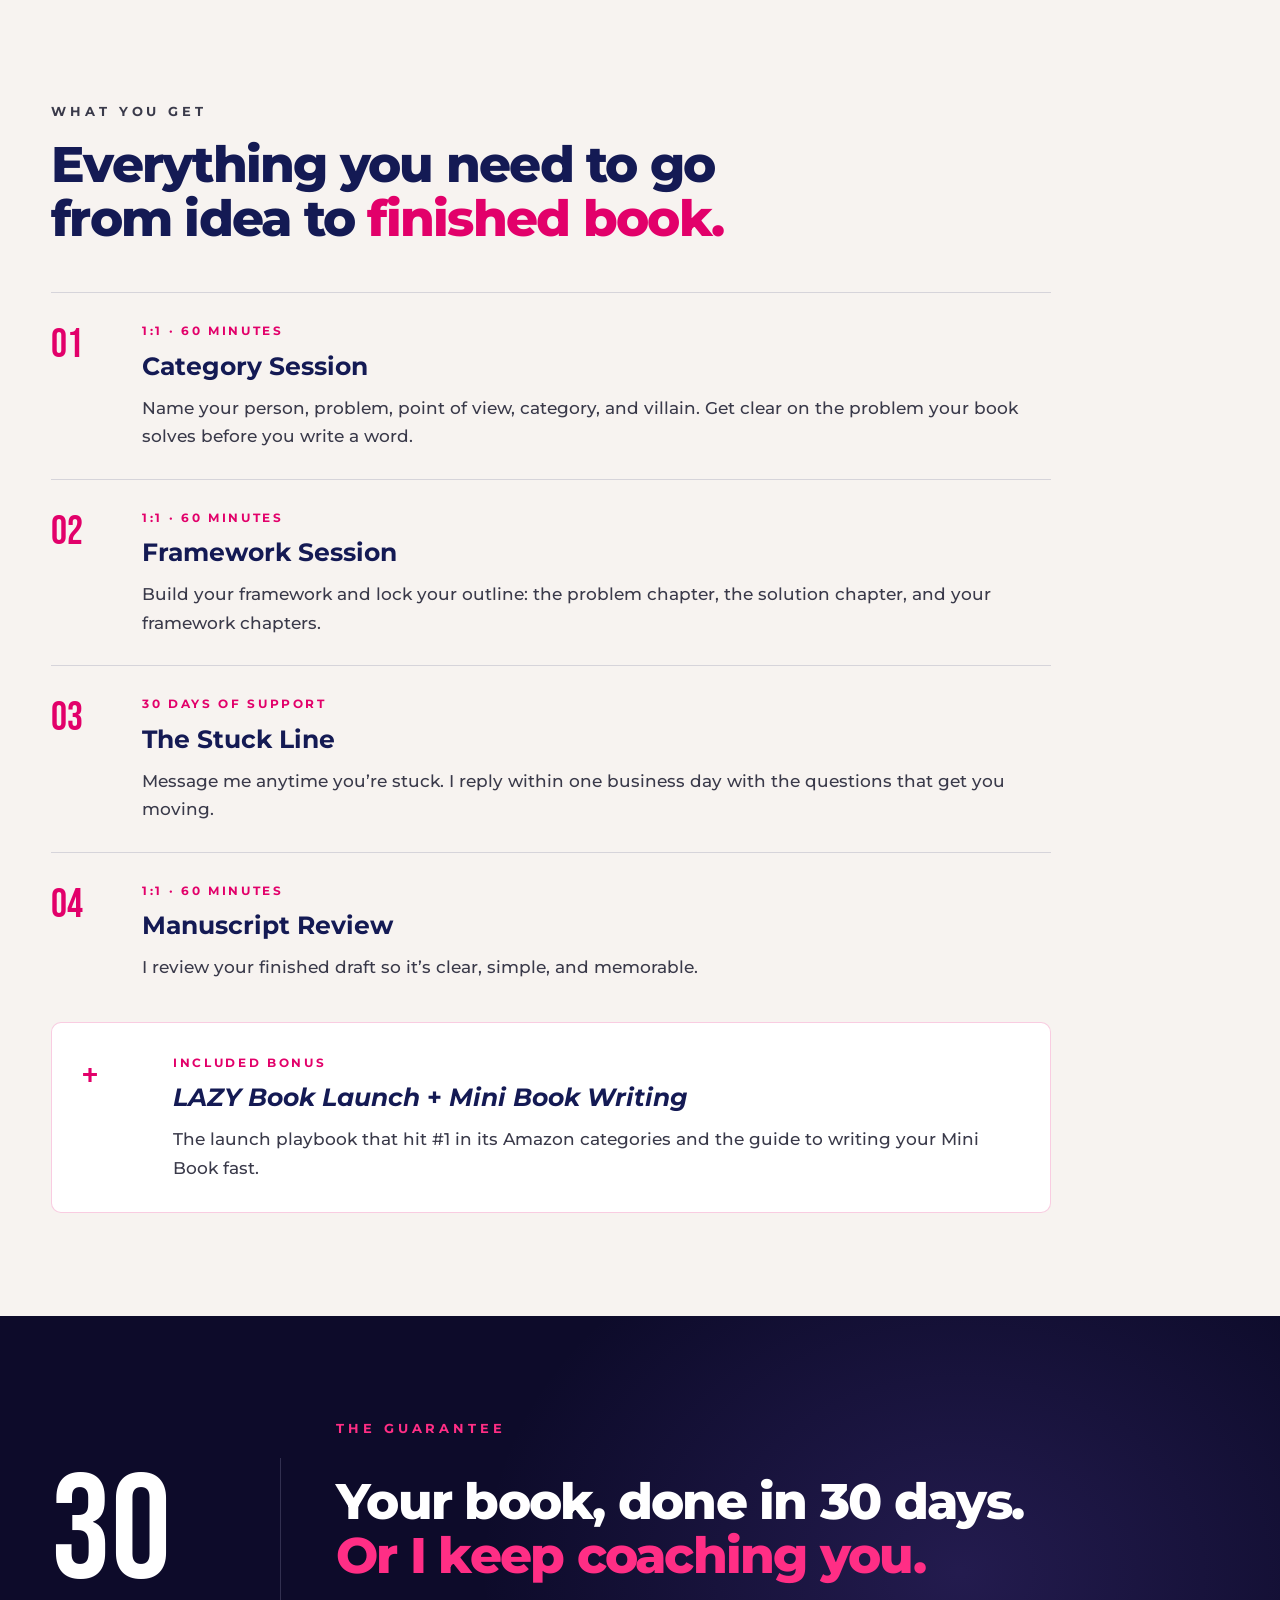
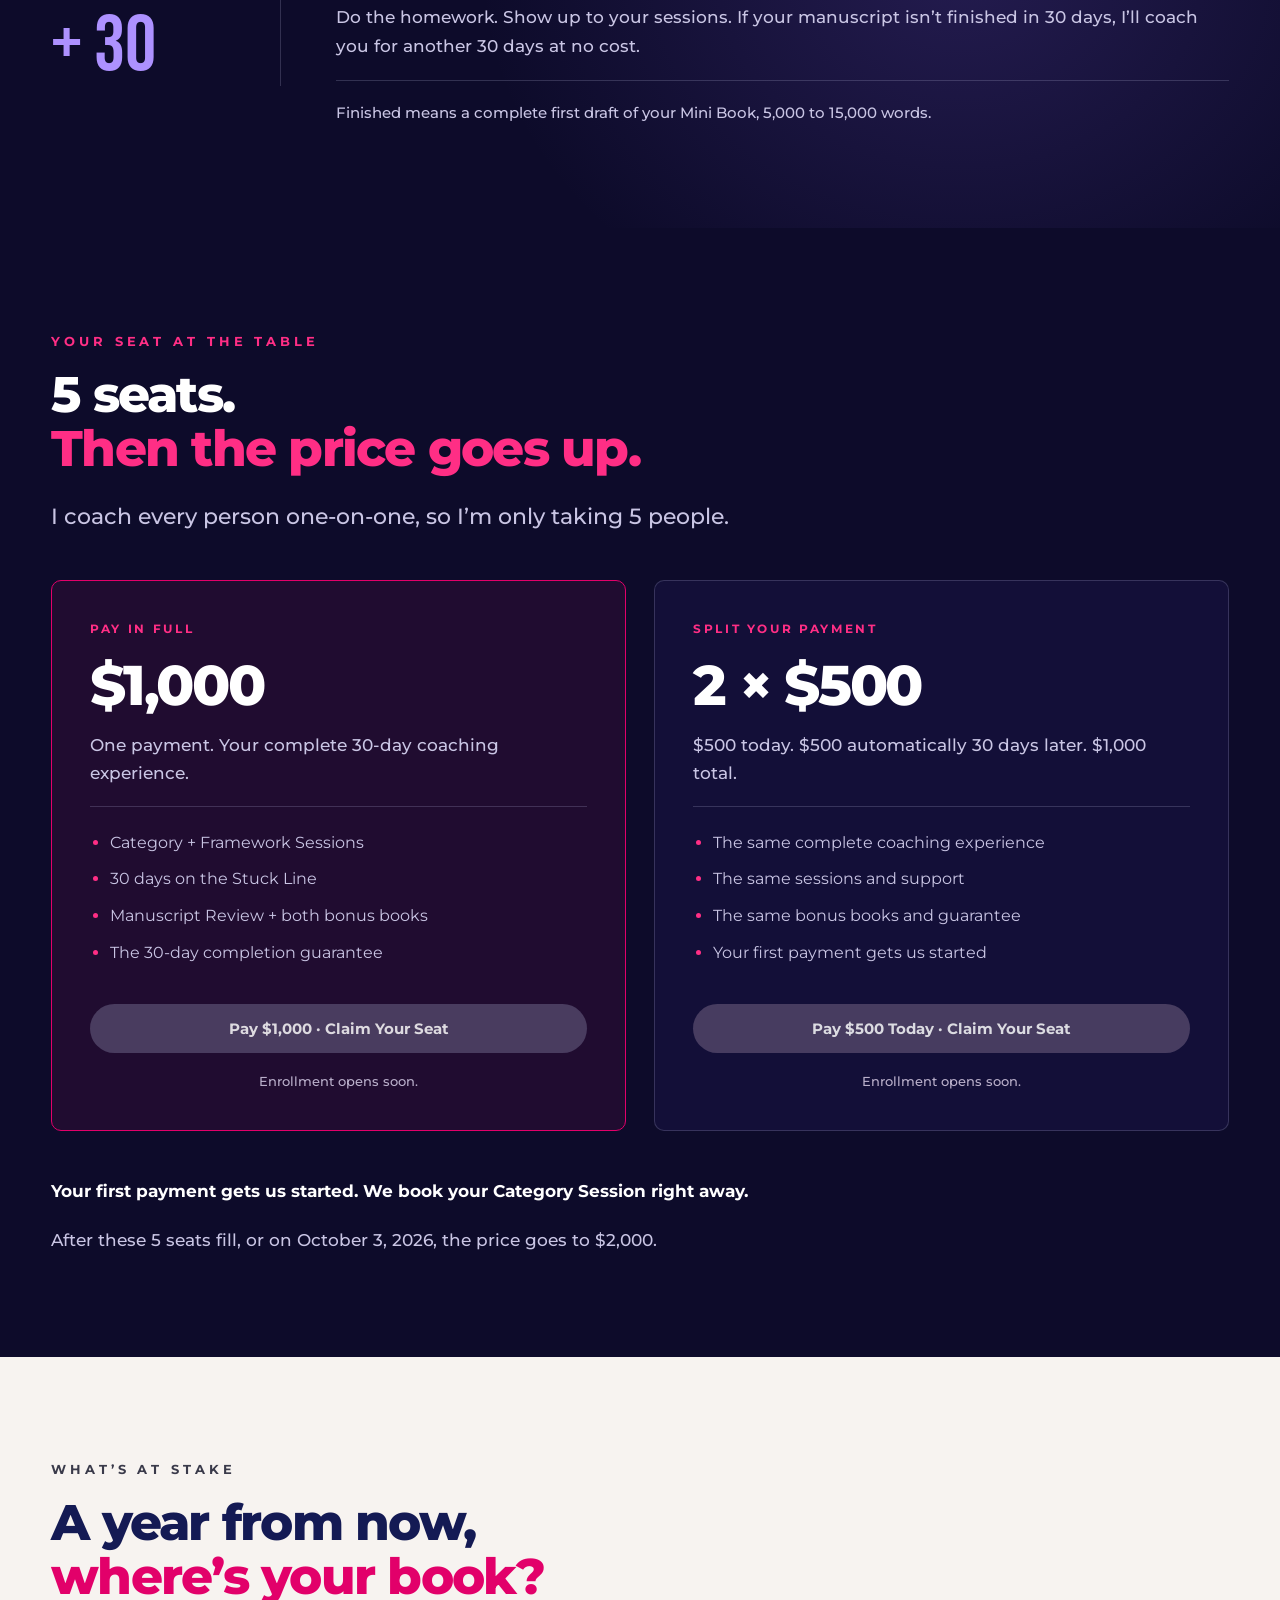
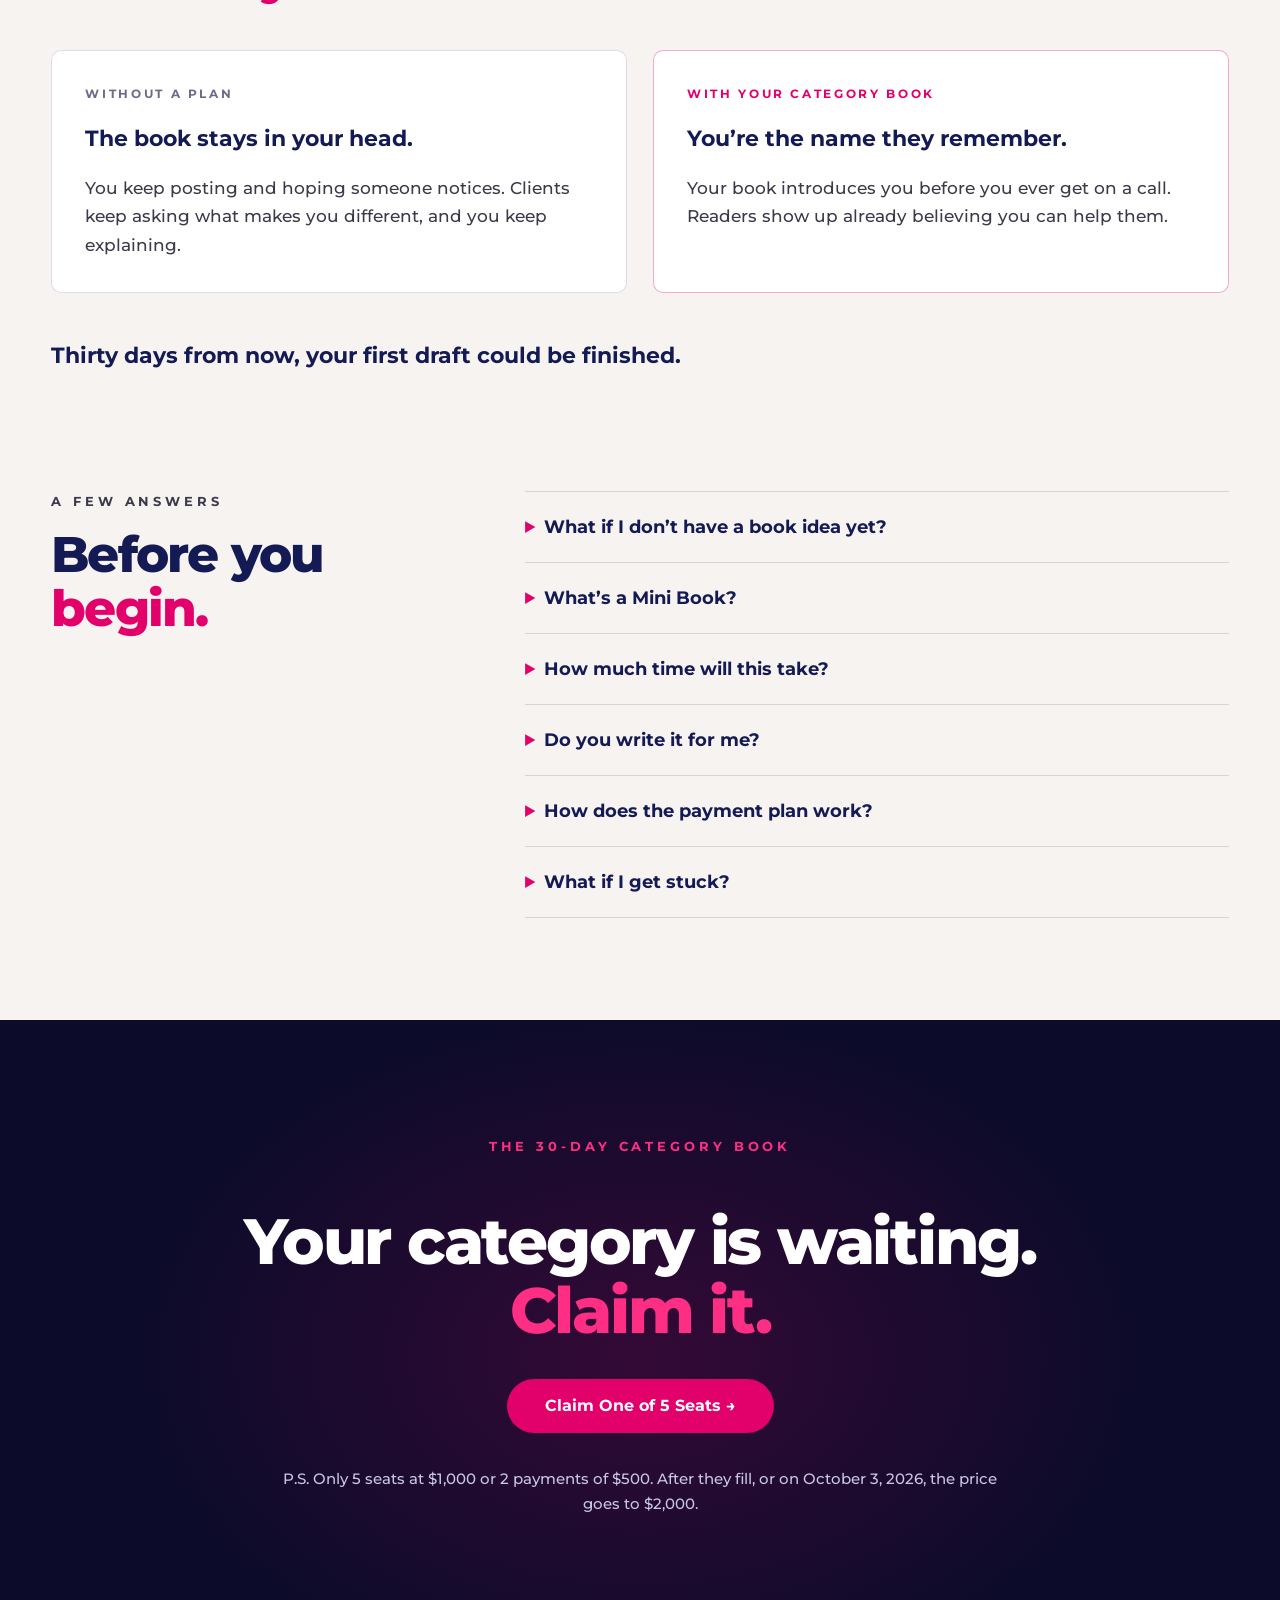
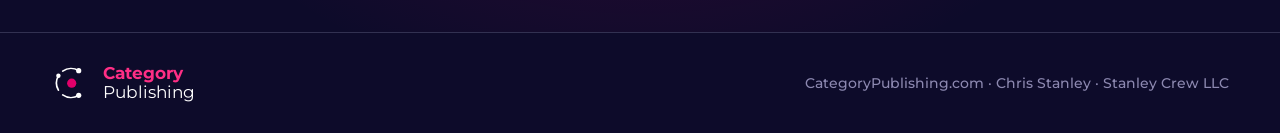
==== commit d8b3fa4c: "Make all three coaching calls 60 minutes" ====
--- a/30days/index.html
+++ b/30days/index.html
@@ -256,7 +256,7 @@
 <article><span class="deliverable-number">01</span><div><p class="kicker pink">1:1 · 60 minutes</p><h3>Category Session</h3><p>Name your person, problem, point of view, category, and villain. Get clear on the problem your book solves before you write a word.</p></div></article>
 <article><span class="deliverable-number">02</span><div><p class="kicker pink">1:1 · 60 minutes</p><h3>Framework Session</h3><p>Build your framework and lock your outline: the problem chapter, the solution chapter, and your framework chapters.</p></div></article>
 <article><span class="deliverable-number">03</span><div><p class="kicker pink">30 days of support</p><h3>The Stuck Line</h3><p>Message me anytime you’re stuck. I reply within one business day with the questions that get you moving.</p></div></article>
-<article><span class="deliverable-number">04</span><div><p class="kicker pink">1:1 · 45 minutes</p><h3>Manuscript Review</h3><p>I review your finished draft so it’s clear, simple, and memorable.</p></div></article>
+<article><span class="deliverable-number">04</span><div><p class="kicker pink">1:1 · 60 minutes</p><h3>Manuscript Review</h3><p>I review your finished draft so it’s clear, simple, and memorable.</p></div></article>
 <article class="bonus"><span class="deliverable-number">+</span><div><p class="kicker pink">Included bonus</p><h3><em>LAZY Book Launch</em> + <em>Mini Book Writing</em></h3><p>The launch playbook that hit #1 in its Amazon categories and the guide to writing your Mini Book fast.</p></div></article>
 </div></div></section>
 <section class="sec ink guarantee"><div class="glow" style="background:radial-gradient(50% 100% at 75% 50%,rgba(124,92,224,.2),transparent 75%)"></div><div class="wrap"><div class="guarantee-layout"><div class="guarantee-number" aria-hidden="true">30<span>+ 30</span></div><div class="stack"><p class="eyebrow">The guarantee</p><h2>Your book, done in 30 days.<br><span class="hi">Or I keep coaching you.</span></h2><p>Do the homework. Show up to your sessions. If your manuscript isn’t finished in 30 days, I’ll coach you for another 30 days at no cost.</p><p class="guarantee-definition">Finished means a complete first draft of your Mini Book, 5,000 to 15,000 words.</p></div></div></div></section>
@@ -269,7 +269,7 @@
 <section class="sec cream"><div class="wrap faq-layout"><div><p class="eyebrow">A few answers</p><h2>Before you<br><span class="hi">begin.</span></h2></div><div class="faq">
 <details><summary>What if I don’t have a book idea yet?</summary><p>Perfect. That’s what the Category Session is for. Most people start there.</p></details>
 <details><summary>What’s a Mini Book?</summary><p>A short, focused nonfiction book, 5,000 to 15,000 words. Long enough to change how someone thinks. Short enough that they finish it.</p></details>
-<details><summary>How much time will this take?</summary><p>Two 60-minute sessions and one 45-minute manuscript review, plus your writing time. Most people write 1–2 hours each day.</p></details>
+<details><summary>How much time will this take?</summary><p>Three 60-minute calls, plus your writing time. Most people write 1–2 hours each day.</p></details>
 <details><summary>Do you write it for me?</summary><p>No. You write it, and I coach you through it. Your ideas, your voice, your book.</p></details>
 <details><summary>How does the payment plan work?</summary><p>$500 today to get started. The second $500 is charged automatically 30 days later. The total is $1,000.</p></details>
 <details><summary>What if I get stuck?</summary><p>Message me on the Stuck Line. I’ll reply within one business day with questions that get you moving.</p></details>
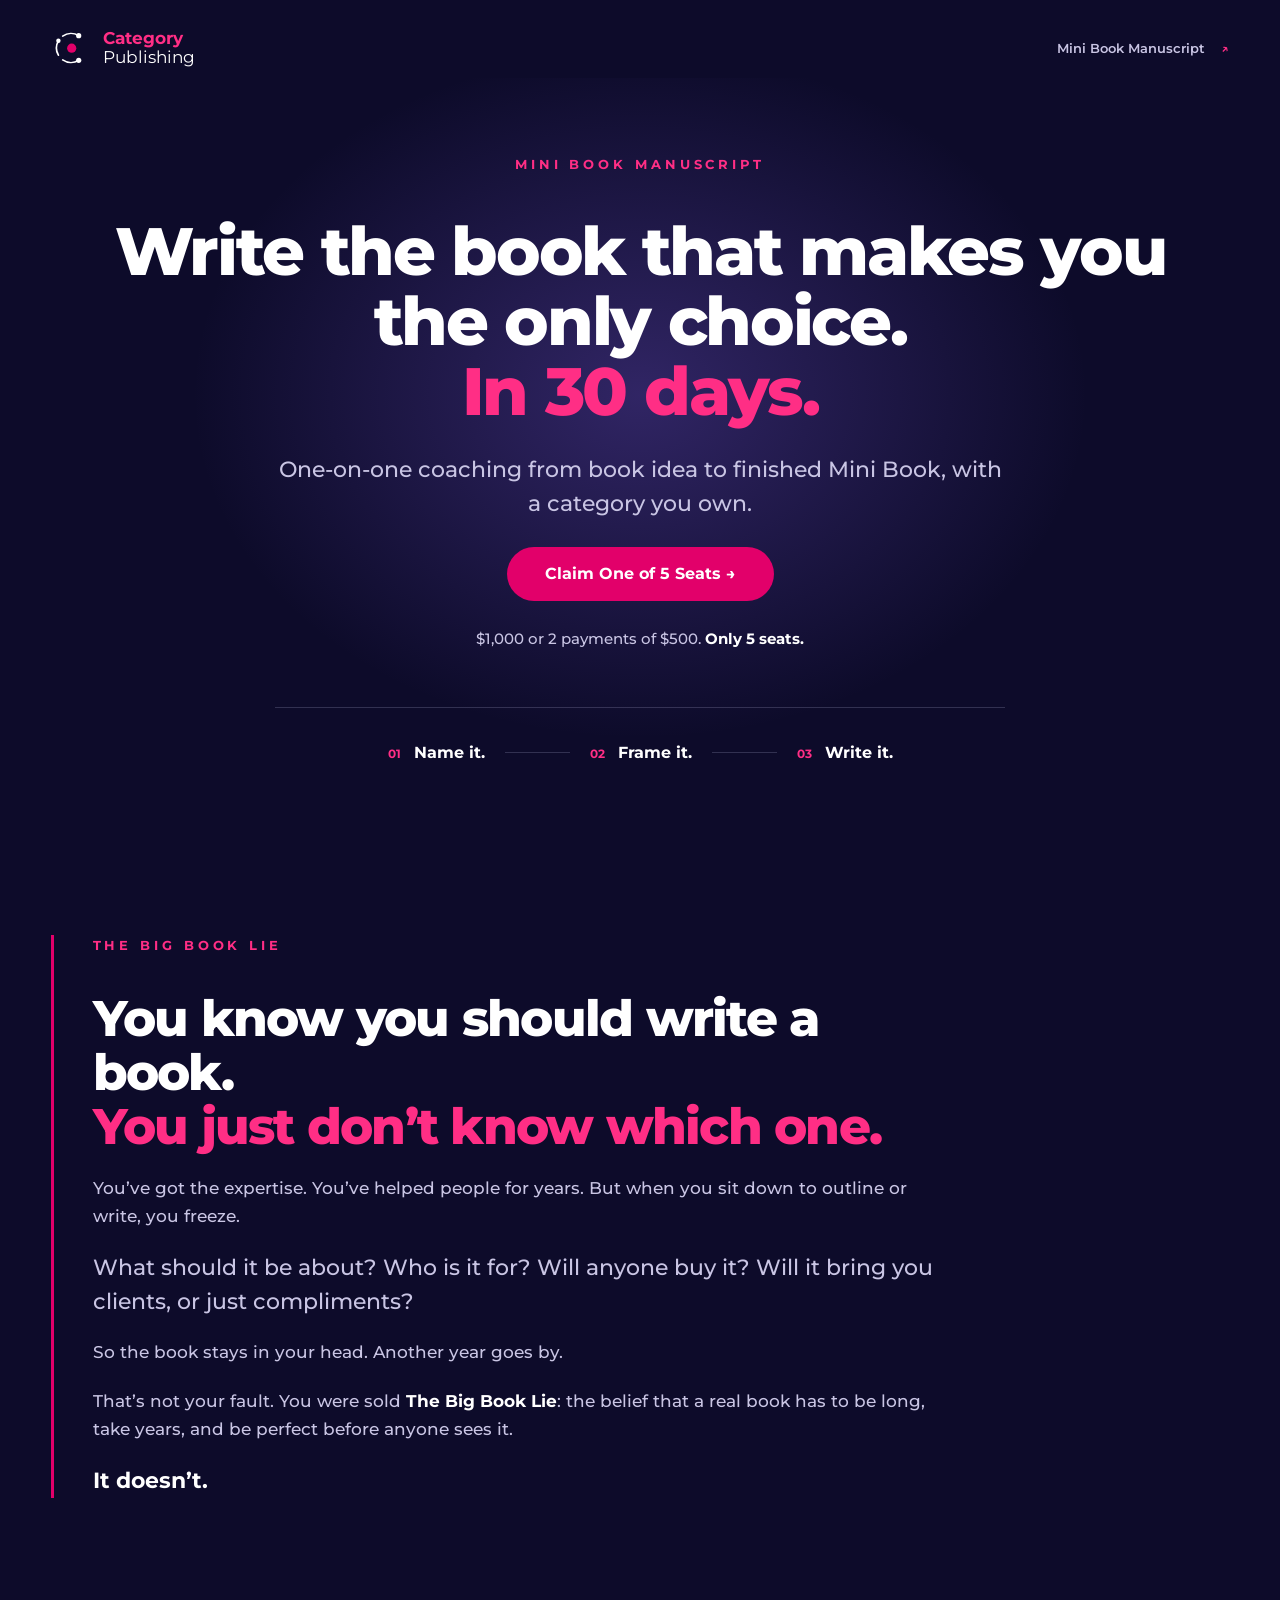
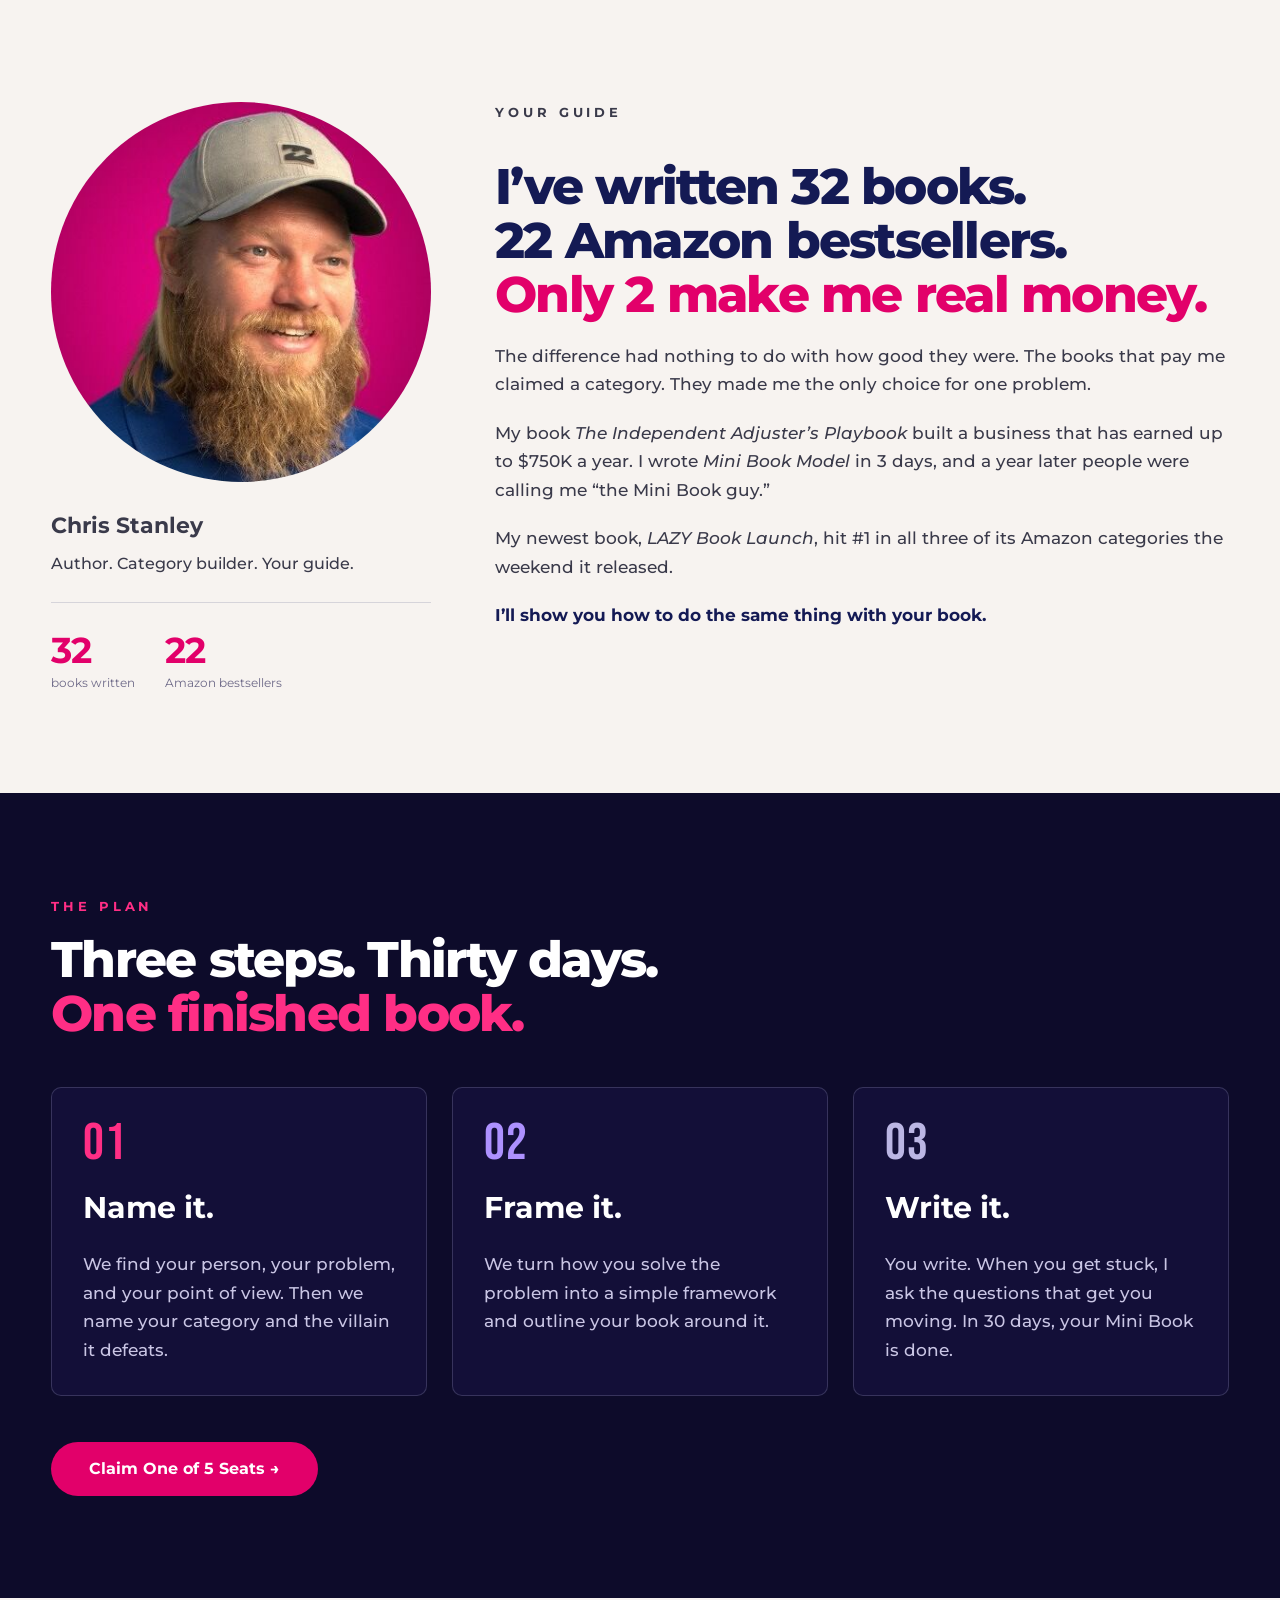
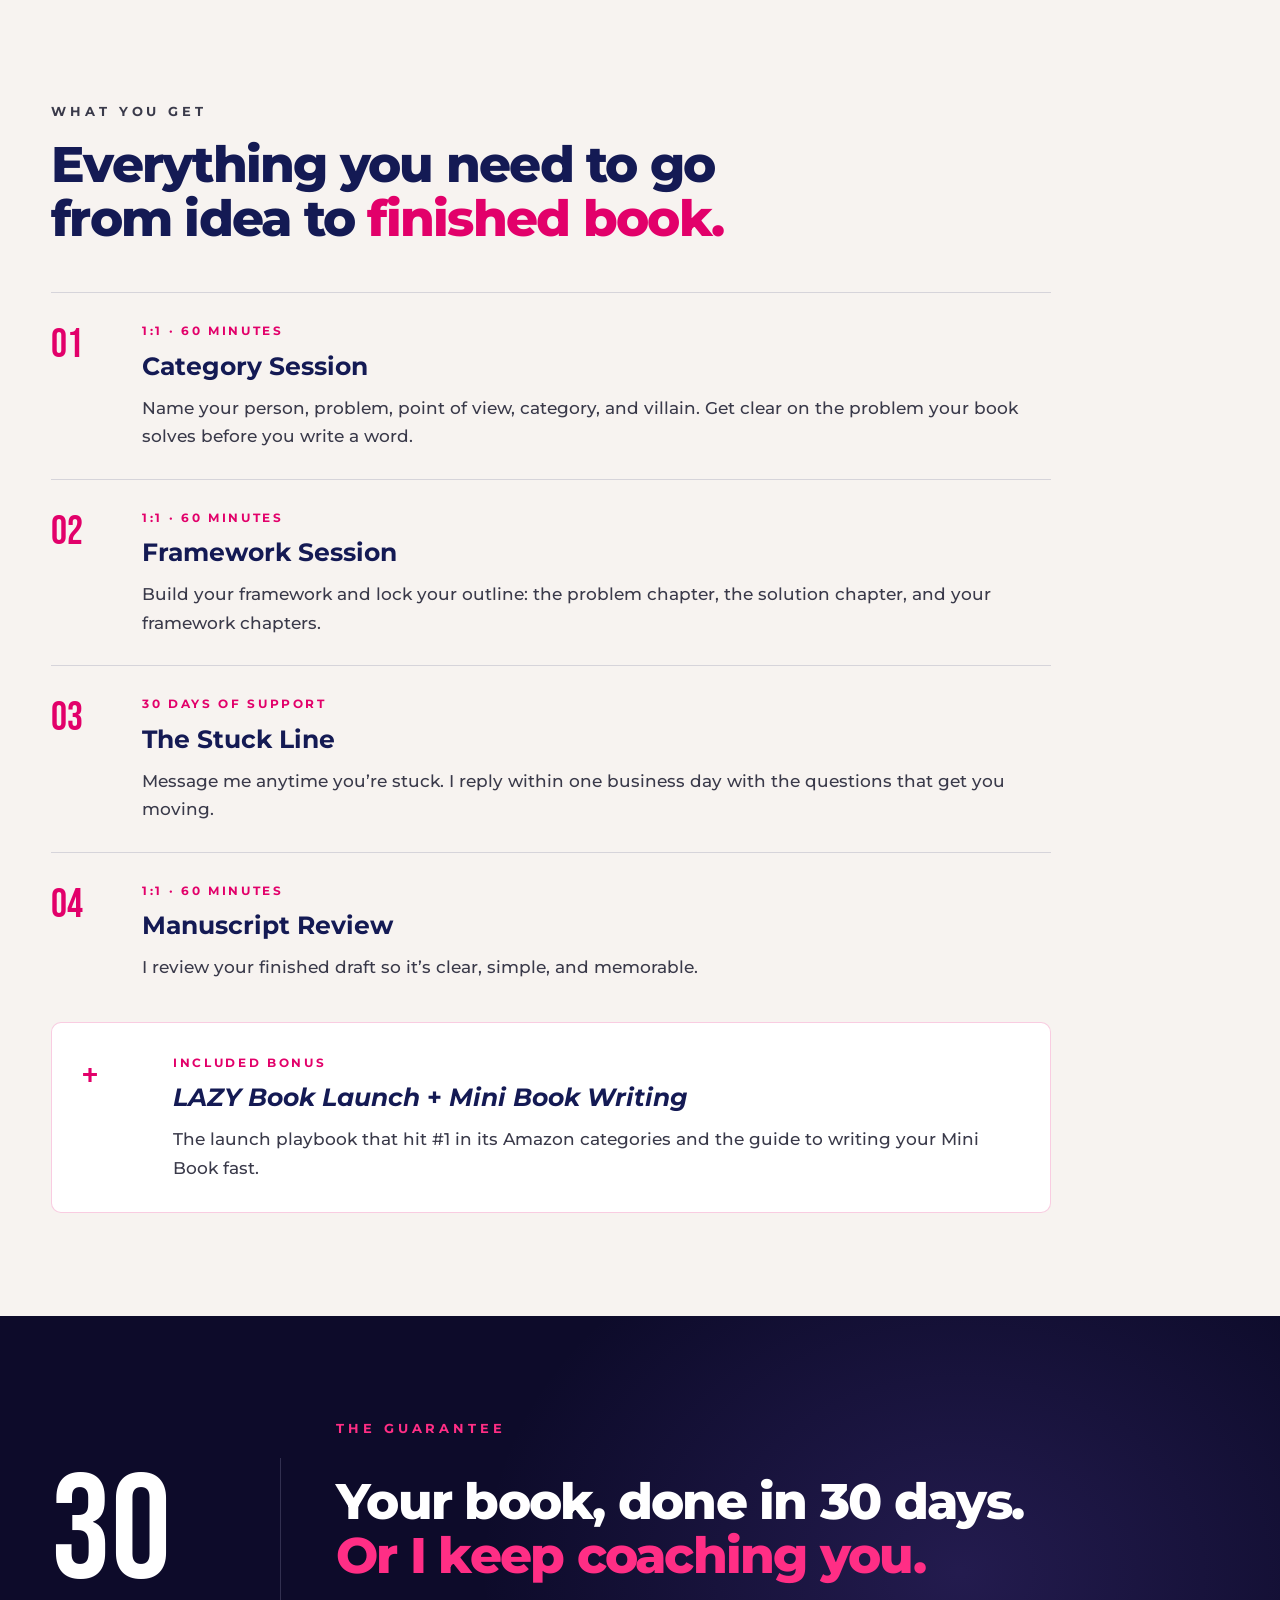
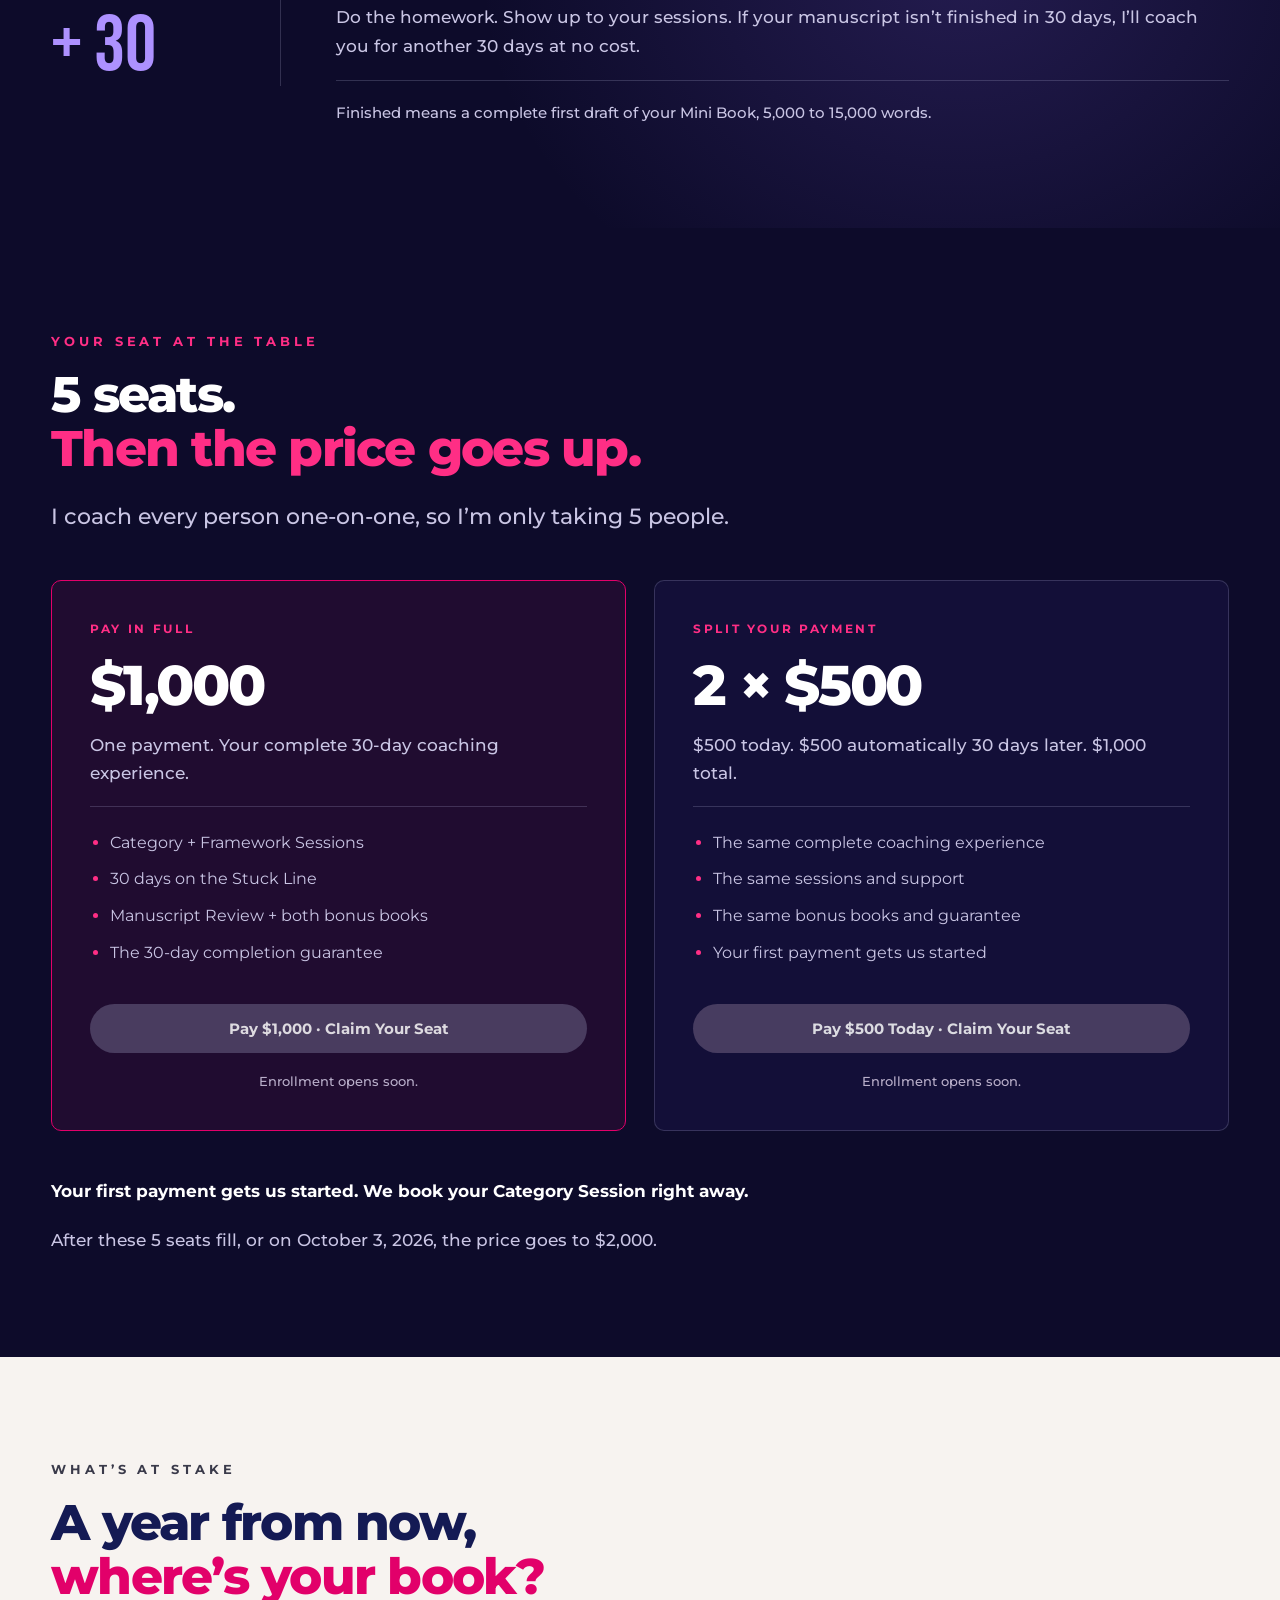
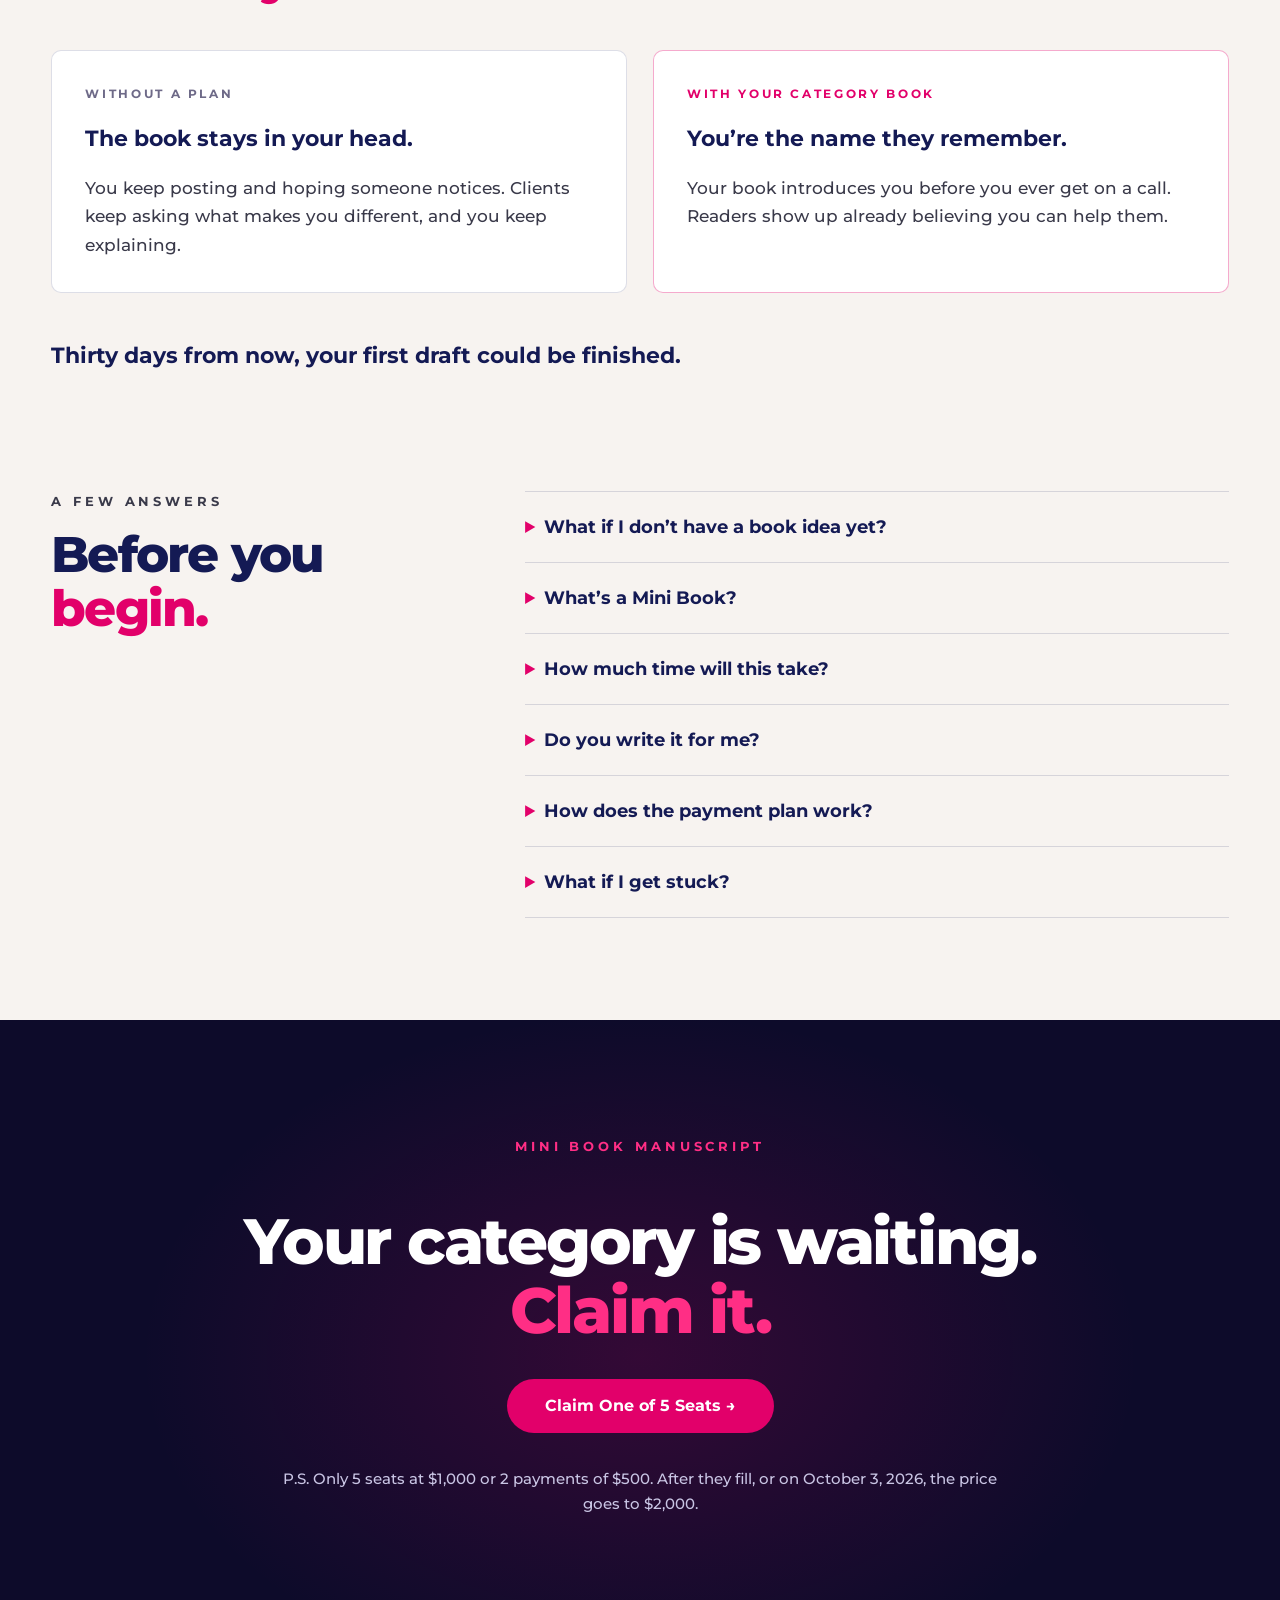
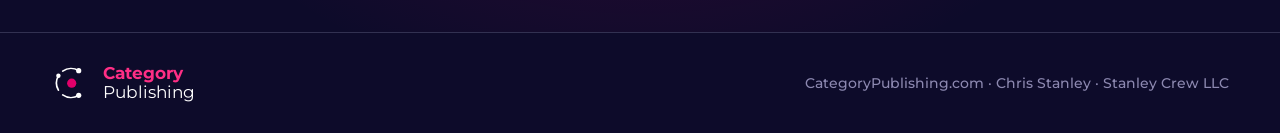
==== commit 3839572e: "Rename 30-day offer to Mini Book Manuscript" ====
--- a/30days/index.html
+++ b/30days/index.html
@@ -1,9 +1,9 @@
 <!DOCTYPE html>
 <html lang="en"><head><meta charset="utf-8"><meta name="viewport" content="width=device-width,initial-scale=1">
-<title>The 30-Day Category Book — Category Publishing</title>
+<title>Mini Book Manuscript — Category Publishing</title>
 <meta name="description" content="Write the book that makes you the only choice. One-on-one coaching with Chris Stanley from book idea to finished Mini Book in 30 days. Five seats. $1,000 or two payments of $500.">
 <link rel="canonical" href="https://categorypublishing.com/30days/">
-<meta name="theme-color" content="#0D0B2A"><meta property="og:site_name" content="Category Publishing"><meta property="og:type" content="website"><meta property="og:title" content="The 30-Day Category Book"><meta property="og:description" content="Write the book that makes you the only choice. In 30 days."><meta property="og:url" content="https://categorypublishing.com/30days/">
+<meta name="theme-color" content="#0D0B2A"><meta property="og:site_name" content="Category Publishing"><meta property="og:type" content="website"><meta property="og:title" content="Mini Book Manuscript"><meta property="og:description" content="Write the book that makes you the only choice. In 30 days."><meta property="og:url" content="https://categorypublishing.com/30days/">
 <link rel="icon" type="image/svg+xml" href="/assets/category-publishing-icon.svg"><link rel="preconnect" href="https://fonts.googleapis.com"><link rel="preconnect" href="https://fonts.gstatic.com" crossorigin><link rel="stylesheet" href="https://fonts.googleapis.com/css2?family=Montserrat:wght@400;500;600;700;800&family=Bebas+Neue&display=swap">
 <style>
   :root {
@@ -222,12 +222,12 @@
 @media(max-width:820px){.guarantee-layout,.faq-layout{grid-template-columns:1fr;gap:30px}.guarantee-number{font-size:80px;border:0}.guarantee-number span{display:inline;margin-left:20px;font-size:55px}.hero-route{gap:12px}.hero-route i{width:20px}.nav-link{display:none}.pricecard{padding:26px}.faq-layout{padding-top:30px}}
 @media(max-width:480px){.hero-route span{font-size:13px}.hero-route b{display:block;margin-bottom:8px}.hero-route i{flex:1}.hero-route{gap:10px}.deliverables article{grid-template-columns:36px 1fr;gap:12px}.deliverables .bonus{padding:22px 15px}.hero .cta{width:100%;padding-left:18px;padding-right:18px}.hero .wrap{padding-top:48px}.hero h1{font-size:38px}.pricecard .price{font-size:46px}}
 </style></head><body><a class="skip-link" href="#main">Skip to content</a>
-<header class="topbar"><a class="lockup" href="/" aria-label="Category Publishing home"><img src="/assets/category-publishing-icon-reversed.svg" alt="" width="40" height="40"><span><span class="t1">Category</span><br><span class="t2">Publishing</span></span></a><a class="nav-link" href="#pricing">The 30-Day Category Book <span aria-hidden="true">↗</span></a></header>
+<header class="topbar"><a class="lockup" href="/" aria-label="Category Publishing home"><img src="/assets/category-publishing-icon-reversed.svg" alt="" width="40" height="40"><span><span class="t1">Category</span><br><span class="t2">Publishing</span></span></a><a class="nav-link" href="#pricing">Mini Book Manuscript <span aria-hidden="true">↗</span></a></header>
 <main id="main">
 <section class="sec ink hero" aria-labelledby="hero-title">
 <div class="glow" style="background:radial-gradient(46% 60% at 50% 42%,rgba(124,92,224,.32),transparent 76%)"></div>
 <div class="wrap hero-inner">
-<p class="eyebrow">The 30-Day Category Book</p>
+<p class="eyebrow">Mini Book Manuscript</p>
 <h1 id="hero-title">Write the book that makes you the only choice.<br><span class="hi">In 30 days.</span></h1>
 <p class="lead">One-on-one coaching from book idea to finished Mini Book, with a category you own.</p>
 <a class="cta" href="#pricing">Claim One of 5 Seats <span aria-hidden="true">→</span></a>
@@ -274,7 +274,7 @@
 <details><summary>How does the payment plan work?</summary><p>$500 today to get started. The second $500 is charged automatically 30 days later. The total is $1,000.</p></details>
 <details><summary>What if I get stuck?</summary><p>Message me on the Stuck Line. I’ll reply within one business day with questions that get you moving.</p></details>
 </div></div></section>
-<section class="sec ink closing"><div class="glow" style="background:radial-gradient(52% 75% at 50% 55%,rgba(226,0,106,.18),transparent 75%)"></div><div class="wrap"><p class="eyebrow">The 30-Day Category Book</p><h2>Your category is waiting.<br><span class="hi">Claim it.</span></h2><a class="cta center" href="#pricing">Claim One of 5 Seats <span aria-hidden="true">→</span></a><p class="closing-note">P.S. Only 5 seats at $1,000 or 2 payments of $500. After they fill, or on October 3, 2026, the price goes to $2,000.</p></div></section>
+<section class="sec ink closing"><div class="glow" style="background:radial-gradient(52% 75% at 50% 55%,rgba(226,0,106,.18),transparent 75%)"></div><div class="wrap"><p class="eyebrow">Mini Book Manuscript</p><h2>Your category is waiting.<br><span class="hi">Claim it.</span></h2><a class="cta center" href="#pricing">Claim One of 5 Seats <span aria-hidden="true">→</span></a><p class="closing-note">P.S. Only 5 seats at $1,000 or 2 payments of $500. After they fill, or on October 3, 2026, the price goes to $2,000.</p></div></section>
 </main>
 <footer><div class="wrap"><a class="lockup" href="/" aria-label="Category Publishing home"><img src="/assets/category-publishing-icon-reversed.svg" alt="" width="40" height="40"><span><span class="t1">Category</span><br><span class="t2">Publishing</span></span></a><div class="fine">CategoryPublishing.com · Chris Stanley · Stanley Crew LLC</div></div></footer>
 <script>
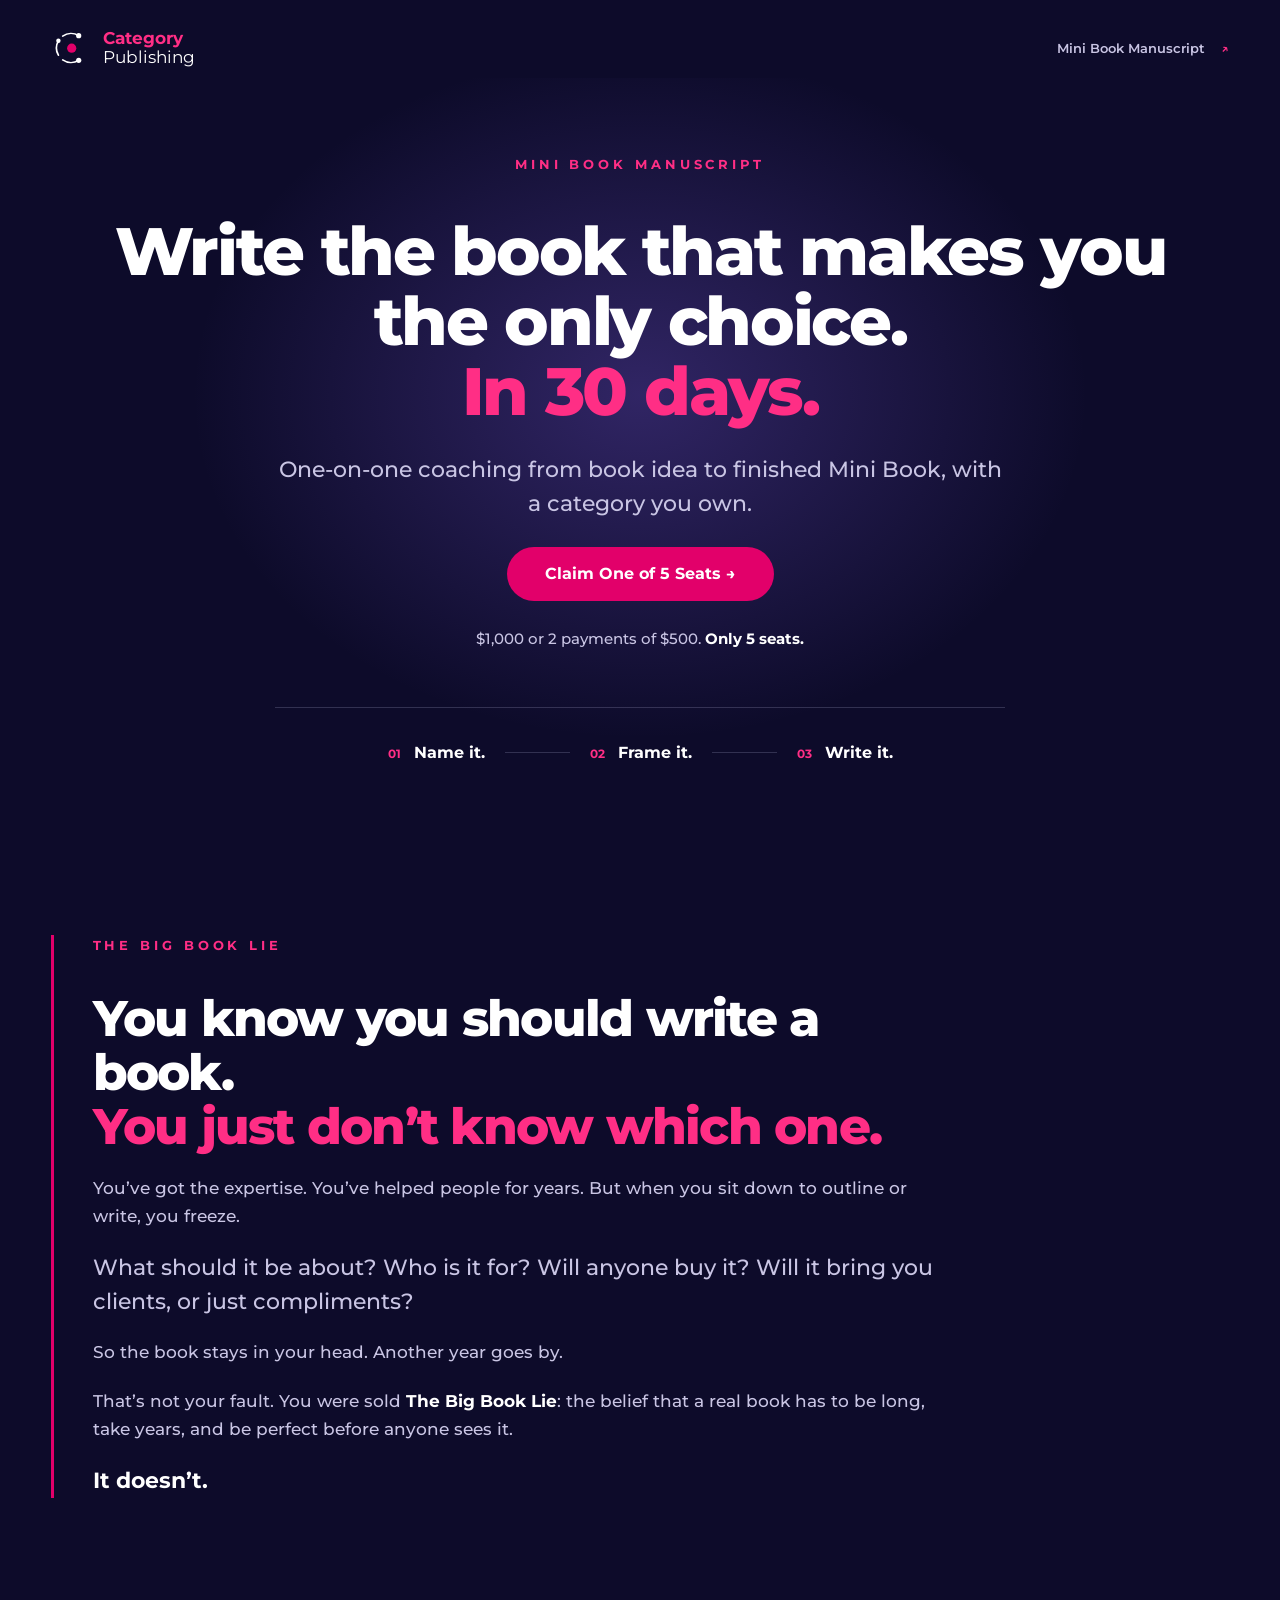
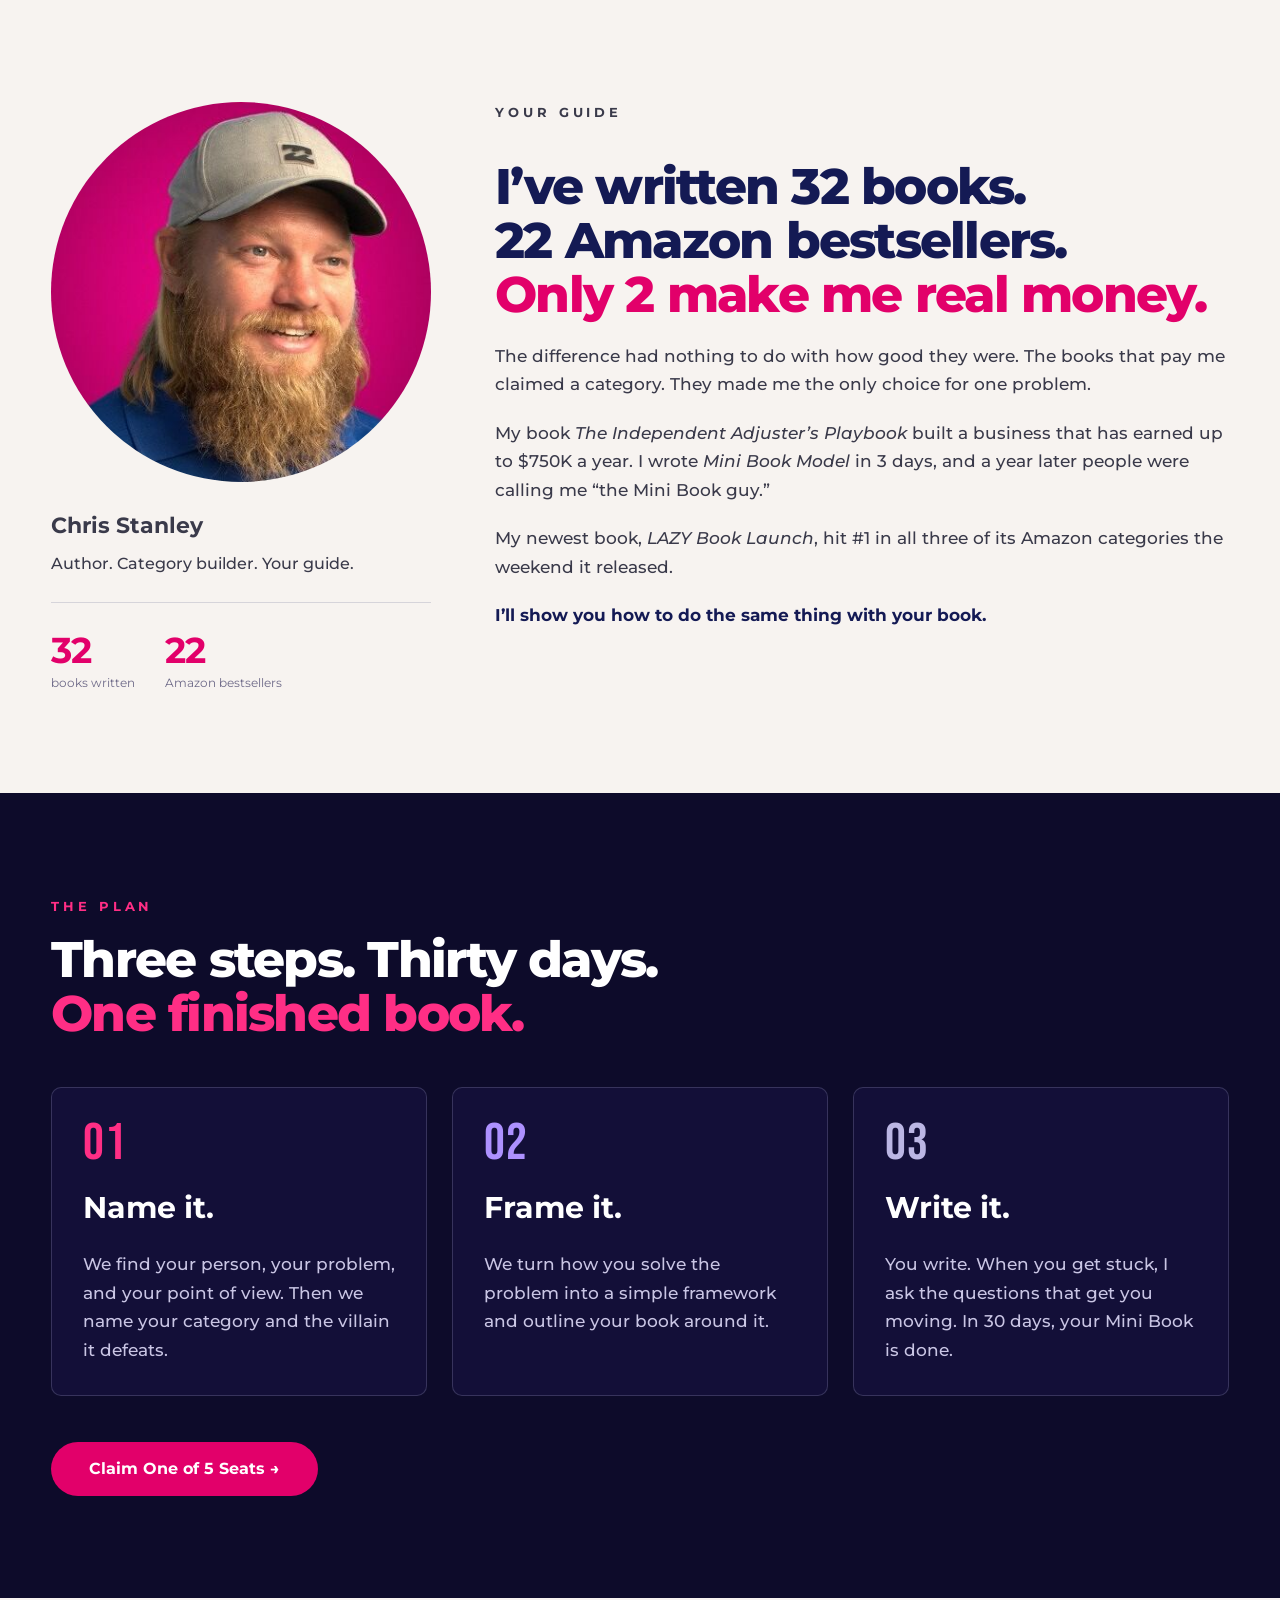
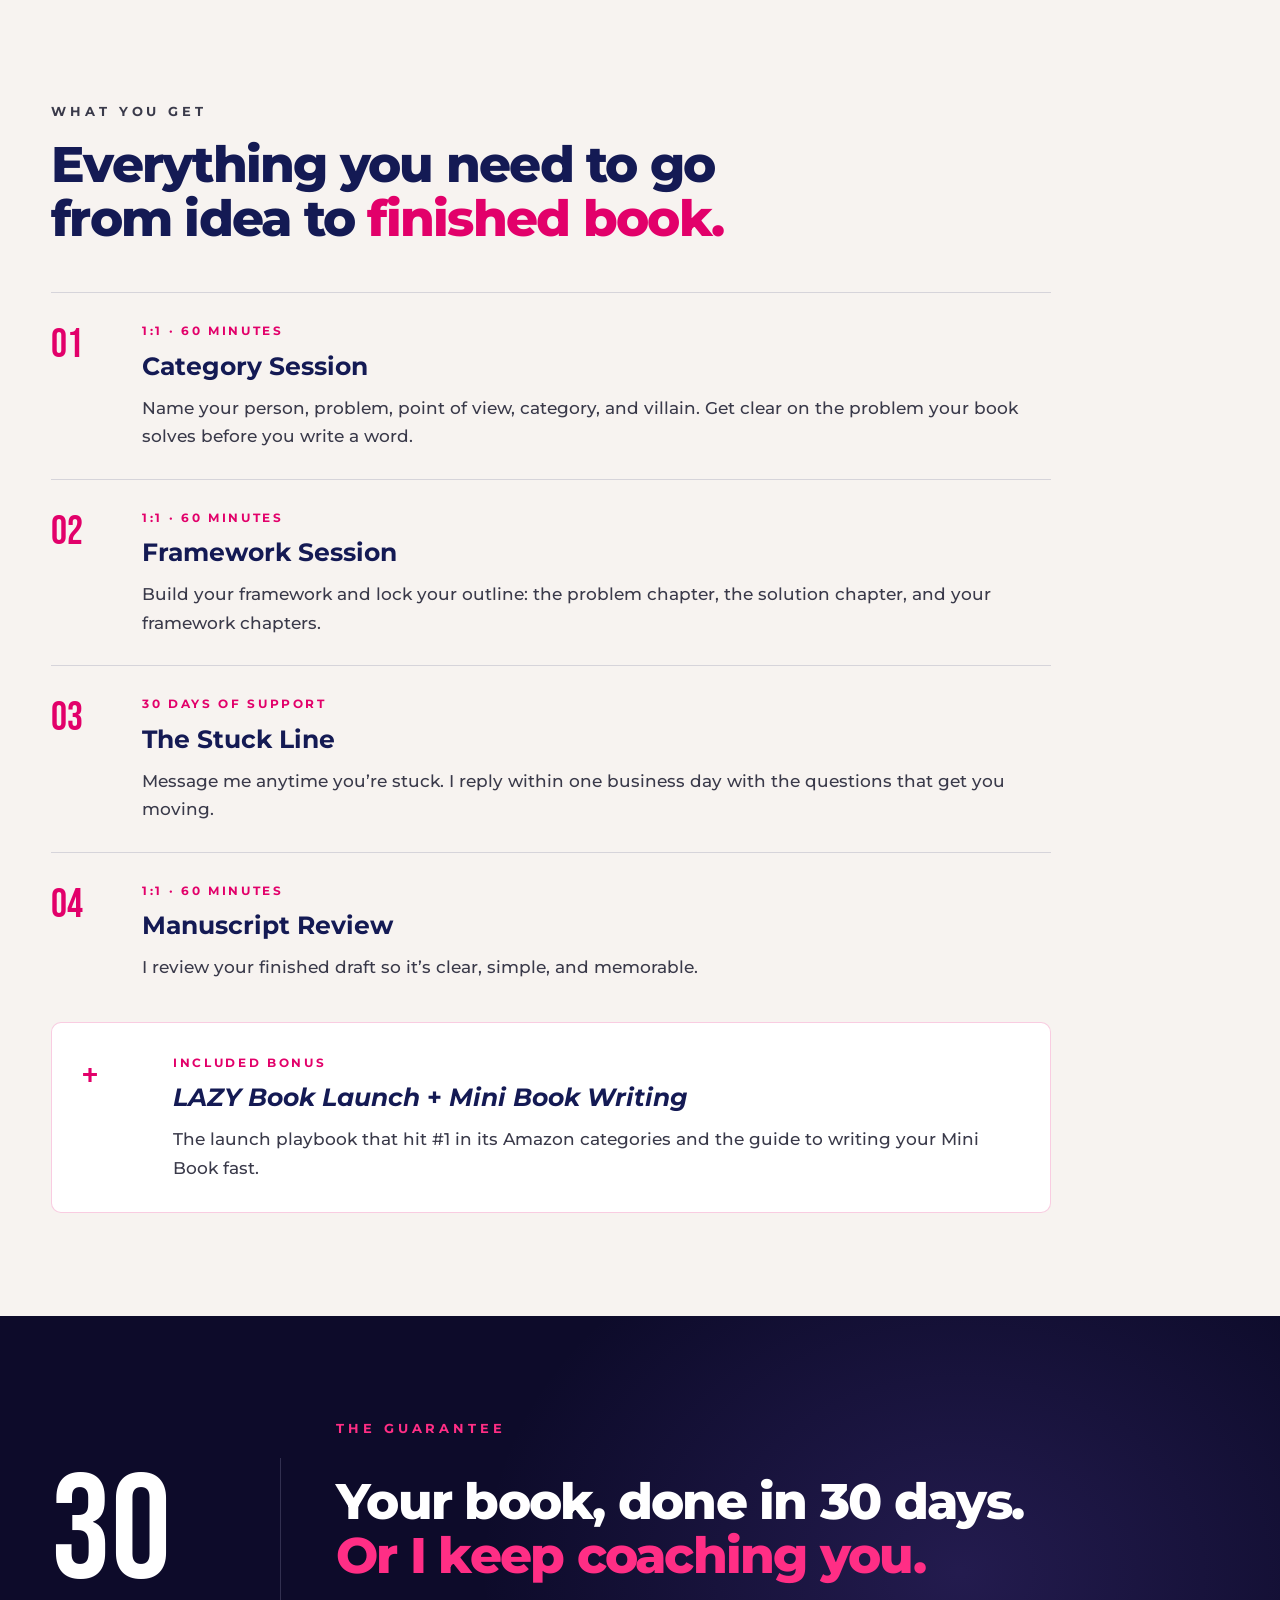
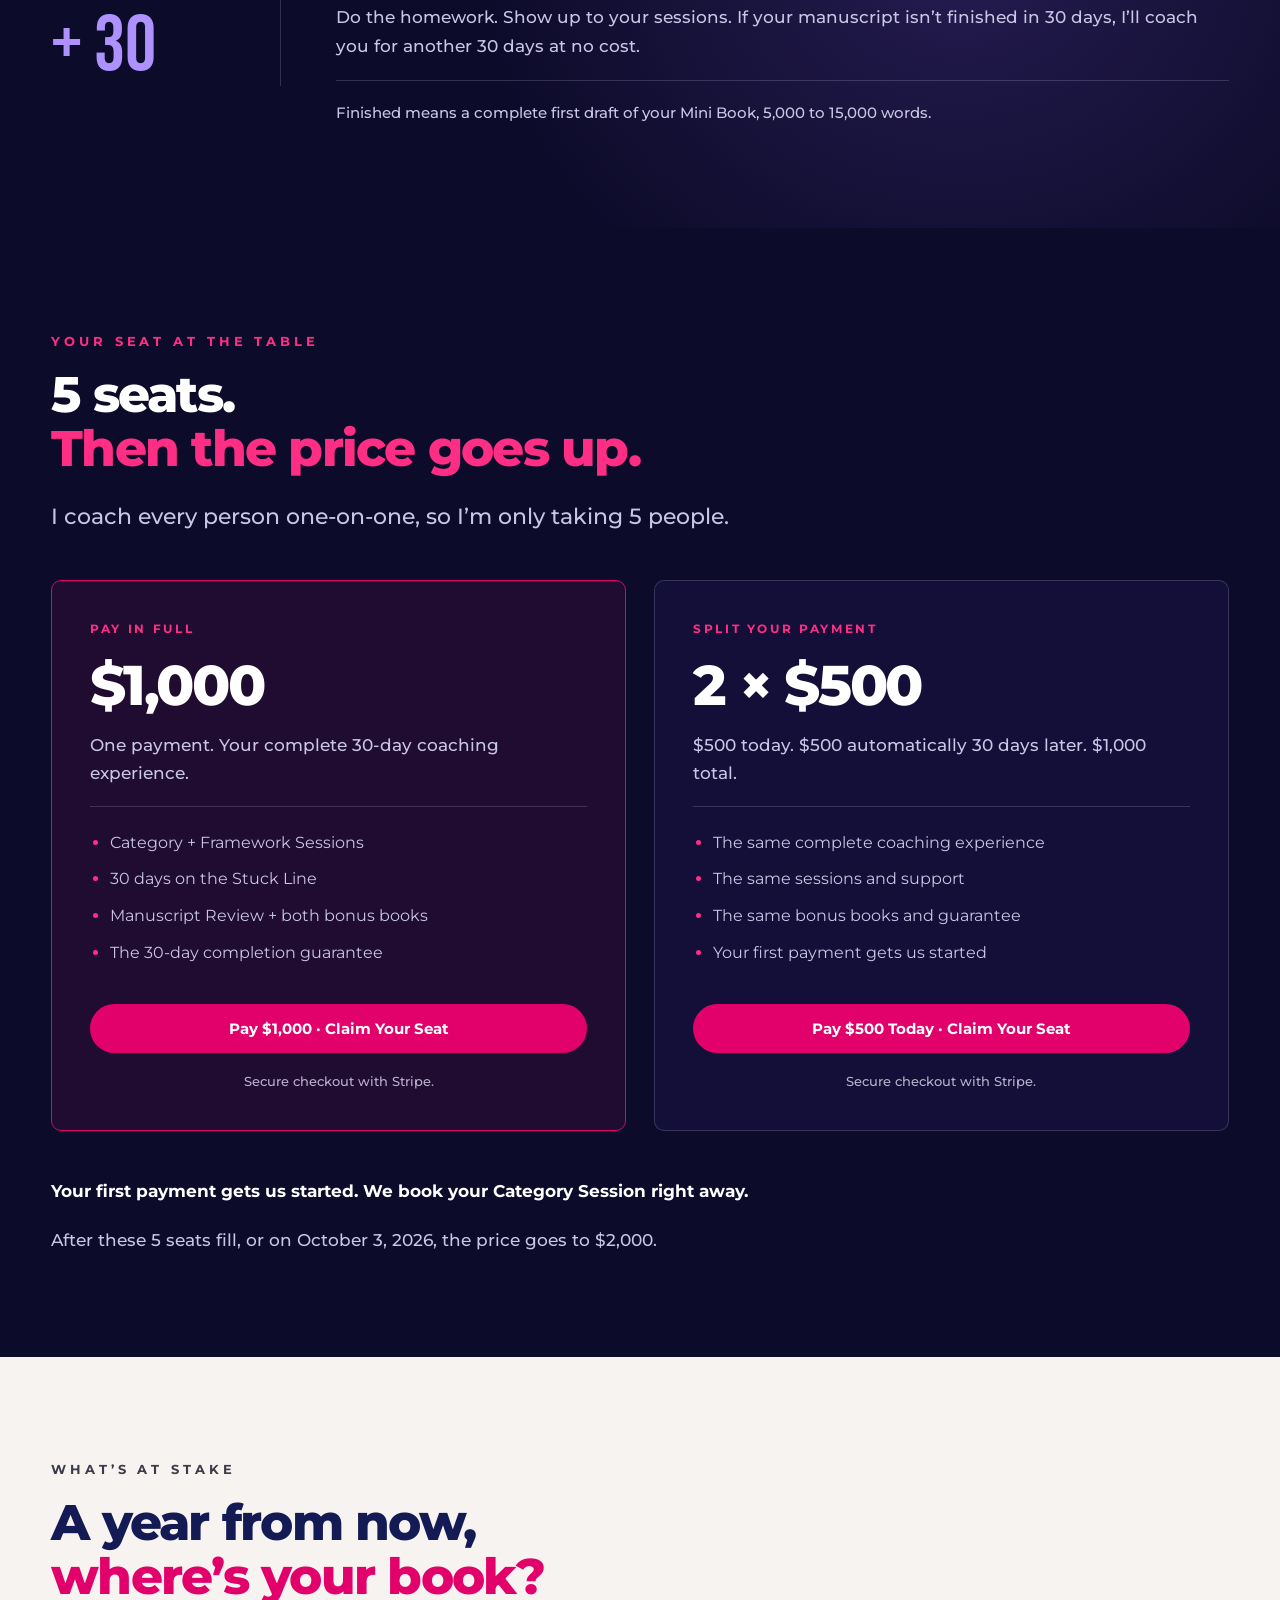
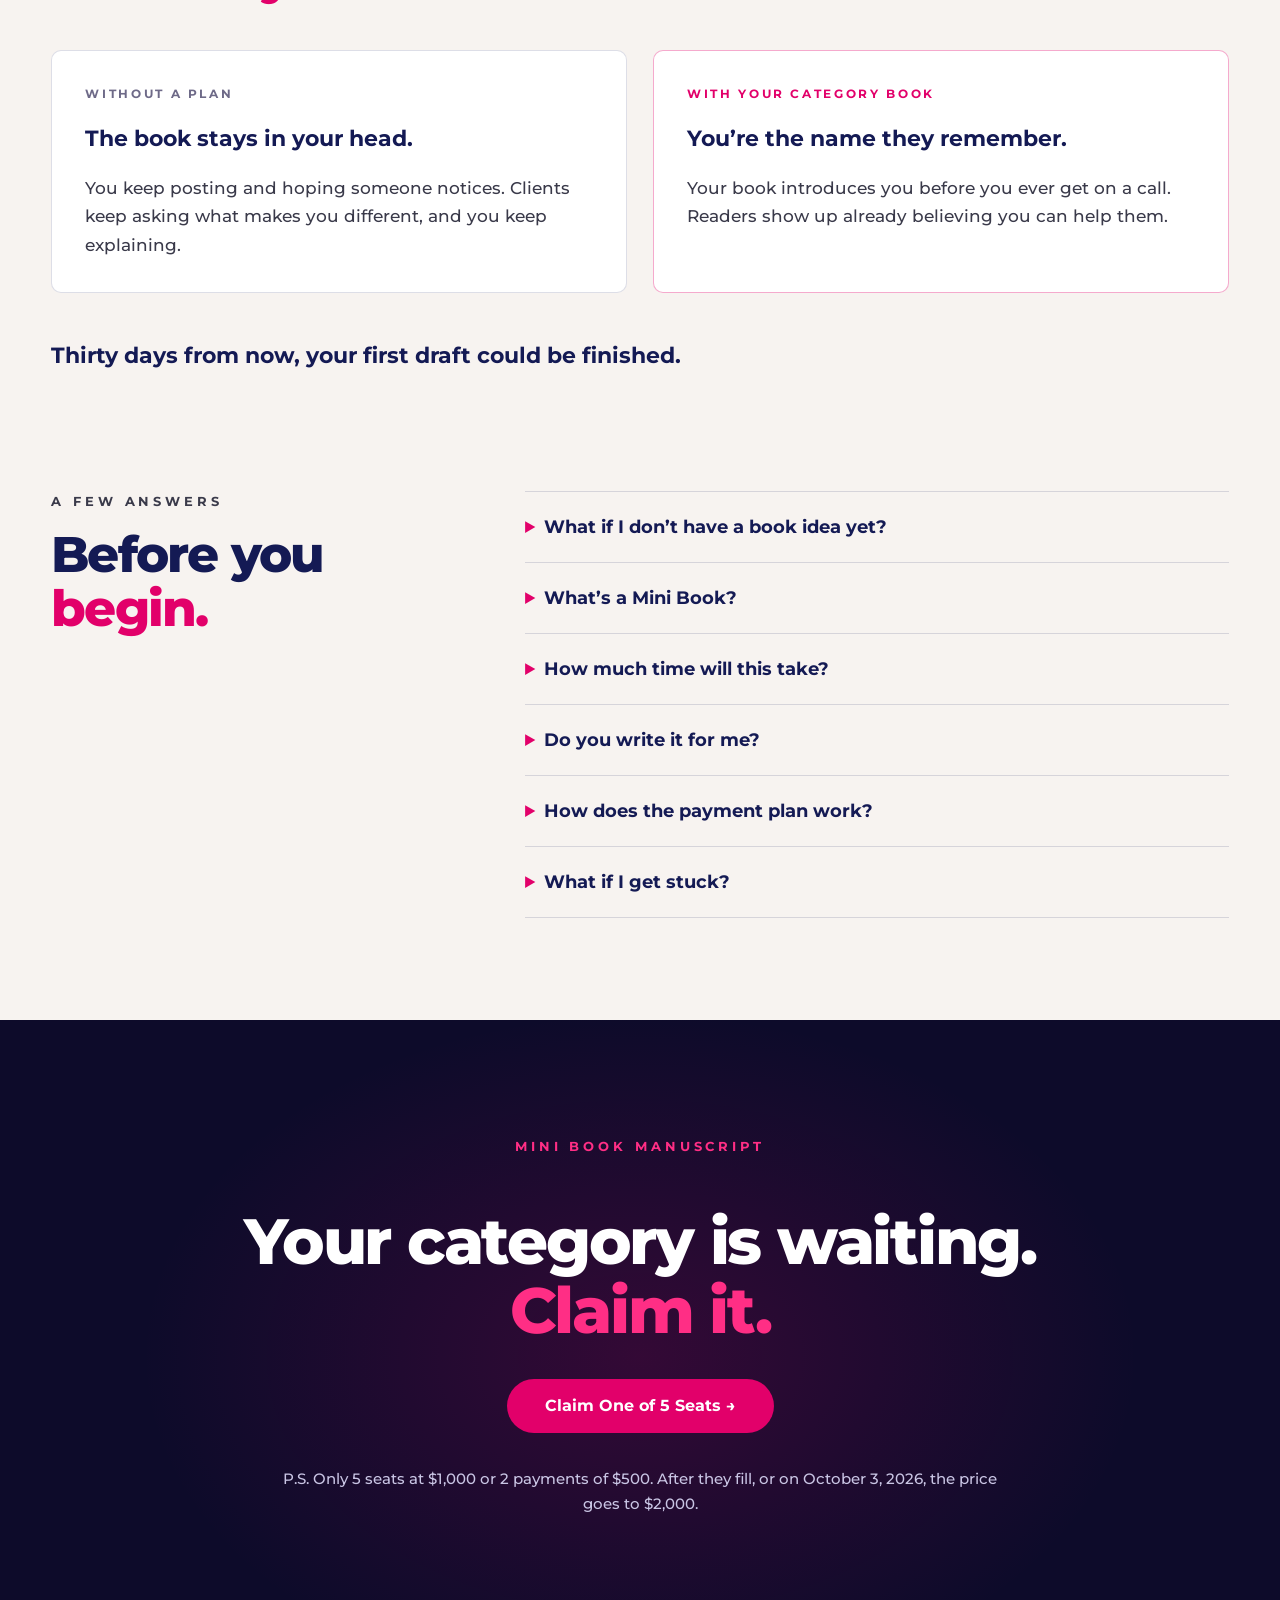
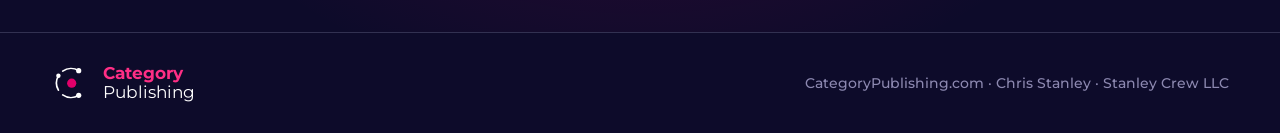
==== commit 70c50443: "Activate full and split Stripe payment links for Mini Book Manuscript" ====
--- a/30days/index.html
+++ b/30days/index.html
@@ -280,7 +280,7 @@
 <script>
 // Add the two Stripe Payment Links here. The split link must collect exactly
 // two $500 payments, 30 days apart; this page does not create a billing schedule.
-const CHECKOUT_LINKS = { full: '', split: '' };
+const CHECKOUT_LINKS = { full: 'https://buy.stripe.com/28E8wPd7NbL3cP617d3cc0d', split: 'https://buy.stripe.com/00waEXc3J02lg1i6rx3cc0f' };
 document.querySelectorAll('[data-checkout]').forEach(button => {
   const link = CHECKOUT_LINKS[button.dataset.checkout];
   if (!link) return;
